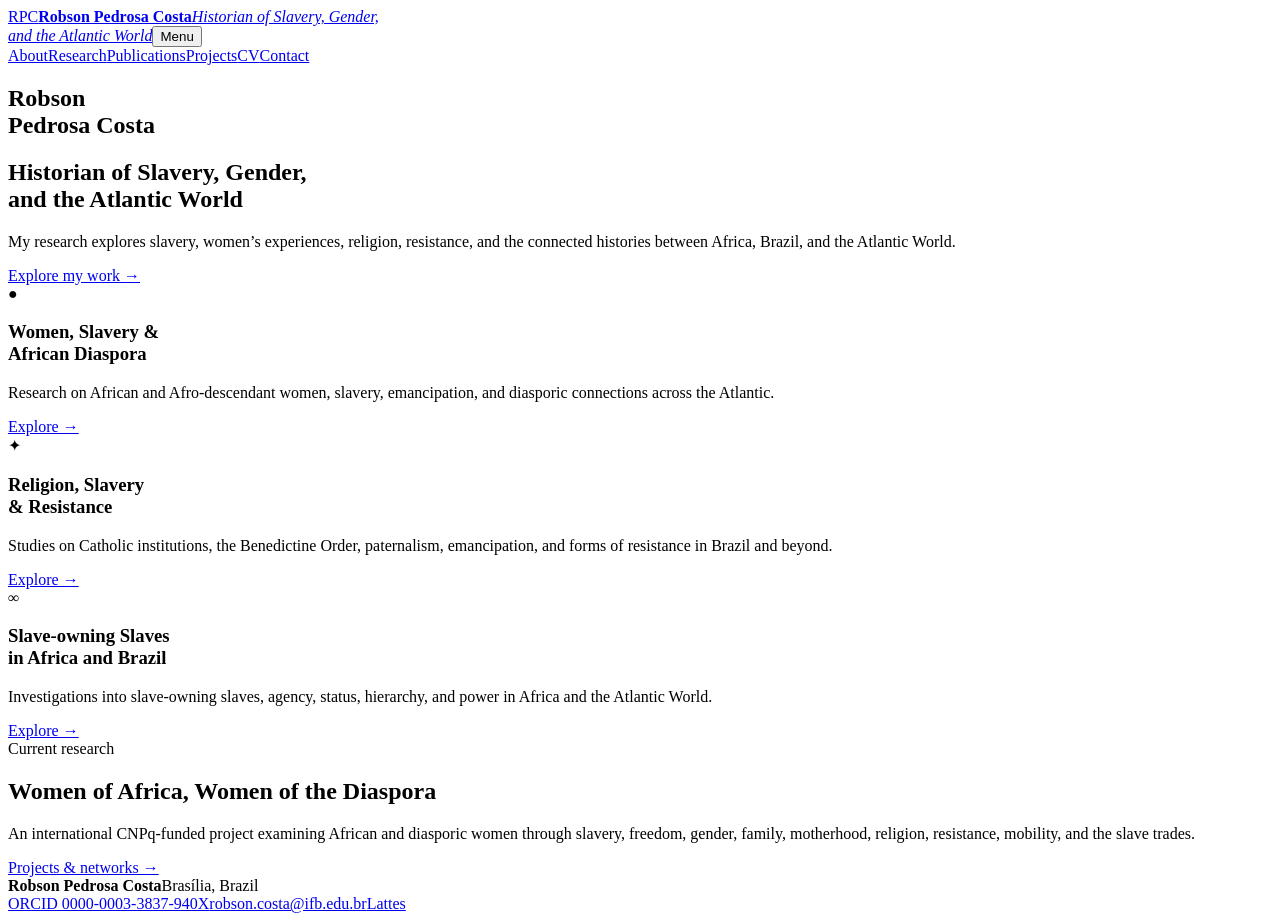
==== index.html @ 093509b5 "Add files via upload Update website to final design" ====
<!doctype html><html lang="en"><head><meta charset="utf-8"><meta name="viewport" content="width=device-width,initial-scale=1"><title>Robson Pedrosa Costa | Historian</title><meta name="description" content="Robson Pedrosa Costa is a historian of slavery, gender, Africa, the African diaspora, and the Atlantic World."><meta name="author" content="Robson Pedrosa Costa"><link rel="stylesheet" href="assets/styles.css"><script type="application/ld+json">{"@context":"https://schema.org","@type":"Person","name":"Robson Pedrosa Costa","jobTitle":"Professor","affiliation":[{"@type":"Organization","name":"Instituto Federal de Brasília"},{"@type":"Organization","name":"Centre for History, University of Lisbon"},{"@type":"Organization","name":"Graduate Program in History, Federal University of Pernambuco"}],"knowsAbout":["Slavery","Gender history","African diaspora","Atlantic history","Women and slavery","Religion and slavery","Slave-owning slaves"],"email":"mailto:robson.costa@ifb.edu.br","sameAs":["https://orcid.org/0000-0003-3837-940X","http://lattes.cnpq.br/6375934645076409"]}</script></head><body>
<header class="top"><a class="identity" href="index.html"><span class="monogram">RPC</span><span class="idtext"><strong>Robson Pedrosa Costa</strong><em>Historian of Slavery, Gender,<br>and the Atlantic World</em></span></a><button class="menu-btn" aria-label="Open navigation">Menu</button><nav><a href="about.html">About</a><a href="research.html">Research</a><a href="publications.html">Publications</a><a href="projects.html">Projects</a><a href="cv.html">CV</a><a href="contact.html">Contact</a></nav></header>
<main><section class="hero"><div class="hero-copy"><h1>Robson<br>Pedrosa Costa</h1><div class="gold-line"></div><h2>Historian of Slavery, Gender,<br>and the Atlantic World</h2><p>My research explores slavery, women’s experiences, religion, resistance, and the connected histories between Africa, Brazil, and the Atlantic World.</p><a class="outline-btn" href="research.html">Explore my work <span>→</span></a></div><div class="map-panel" aria-hidden="true"></div><div class="photo-panel" role="img" aria-label="Robson Pedrosa Costa in Cologne, Germany"></div></section>
<section class="focus"><article><div class="icon">●</div><div><h3>Women, Slavery &<br>African Diaspora</h3><p>Research on African and Afro-descendant women, slavery, emancipation, and diasporic connections across the Atlantic.</p><a href="research.html#women">Explore →</a></div></article><article><div class="icon">✦</div><div><h3>Religion, Slavery<br>& Resistance</h3><p>Studies on Catholic institutions, the Benedictine Order, paternalism, emancipation, and forms of resistance in Brazil and beyond.</p><a href="research.html#religion">Explore →</a></div></article><article><div class="icon">∞</div><div><h3>Slave-owning Slaves<br>in Africa and Brazil</h3><p>Investigations into slave-owning slaves, agency, status, hierarchy, and power in Africa and the Atlantic World.</p><a href="research.html#slave-owning">Explore →</a></div></article></section>
<section class="current"><div><span>Current research</span><h2>Women of Africa, Women of the Diaspora</h2><p>An international CNPq-funded project examining African and diasporic women through slavery, freedom, gender, family, motherhood, religion, resistance, mobility, and the slave trades.</p></div><a href="projects.html">Projects & networks →</a></section></main>
<footer><div><strong>Robson Pedrosa Costa</strong><span>Brasília, Brazil</span></div><div><a href="https://orcid.org/0000-0003-3837-940X">ORCID 0000-0003-3837-940X</a><a href="mailto:robson.costa@ifb.edu.br">robson.costa@ifb.edu.br</a><a href="http://lattes.cnpq.br/6375934645076409">Lattes</a></div></footer><script src="assets/main.js"></script></body></html>
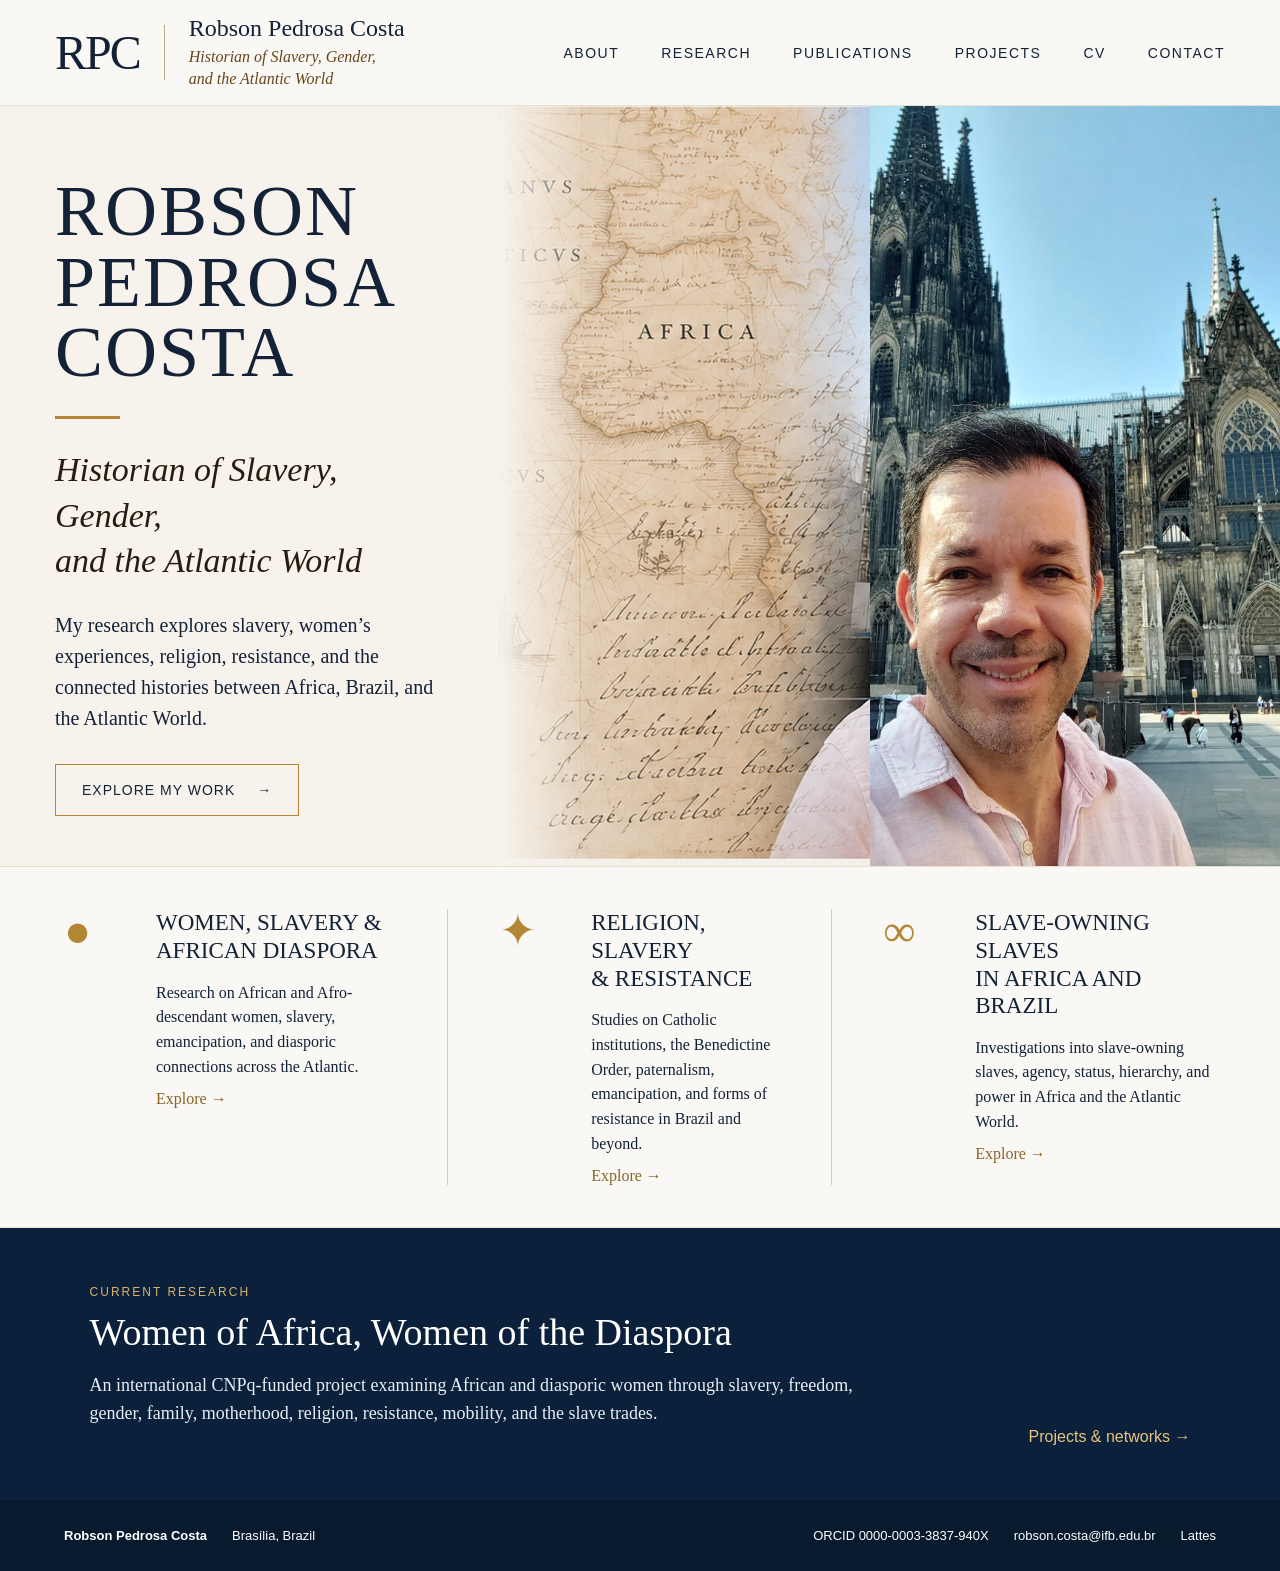
==== commit fe962d69: "Add files via upload Fix website design and styles" ====
--- a/index.html
+++ b/index.html
@@ -1,6 +1,6 @@
-<!doctype html><html lang="en"><head><meta charset="utf-8"><meta name="viewport" content="width=device-width,initial-scale=1"><title>Robson Pedrosa Costa | Historian</title><meta name="description" content="Robson Pedrosa Costa is a historian of slavery, gender, Africa, the African diaspora, and the Atlantic World."><meta name="author" content="Robson Pedrosa Costa"><link rel="stylesheet" href="assets/styles.css"><script type="application/ld+json">{"@context":"https://schema.org","@type":"Person","name":"Robson Pedrosa Costa","jobTitle":"Professor","affiliation":[{"@type":"Organization","name":"Instituto Federal de Brasília"},{"@type":"Organization","name":"Centre for History, University of Lisbon"},{"@type":"Organization","name":"Graduate Program in History, Federal University of Pernambuco"}],"knowsAbout":["Slavery","Gender history","African diaspora","Atlantic history","Women and slavery","Religion and slavery","Slave-owning slaves"],"email":"mailto:robson.costa@ifb.edu.br","sameAs":["https://orcid.org/0000-0003-3837-940X","http://lattes.cnpq.br/6375934645076409"]}</script></head><body>
+<!doctype html><html lang="en"><head><meta charset="utf-8"><meta name="viewport" content="width=device-width,initial-scale=1"><title>Robson Pedrosa Costa | Historian</title><meta name="description" content="Robson Pedrosa Costa is a historian of slavery, gender, Africa, the African diaspora, and the Atlantic World."><meta name="author" content="Robson Pedrosa Costa"><link rel="stylesheet" href="styles.css"><script type="application/ld+json">{"@context":"https://schema.org","@type":"Person","name":"Robson Pedrosa Costa","jobTitle":"Professor","affiliation":[{"@type":"Organization","name":"Instituto Federal de Brasília"},{"@type":"Organization","name":"Centre for History, University of Lisbon"},{"@type":"Organization","name":"Graduate Program in History, Federal University of Pernambuco"}],"knowsAbout":["Slavery","Gender history","African diaspora","Atlantic history","Women and slavery","Religion and slavery","Slave-owning slaves"],"email":"mailto:robson.costa@ifb.edu.br","sameAs":["https://orcid.org/0000-0003-3837-940X","http://lattes.cnpq.br/6375934645076409"]}</script></head><body>
 <header class="top"><a class="identity" href="index.html"><span class="monogram">RPC</span><span class="idtext"><strong>Robson Pedrosa Costa</strong><em>Historian of Slavery, Gender,<br>and the Atlantic World</em></span></a><button class="menu-btn" aria-label="Open navigation">Menu</button><nav><a href="about.html">About</a><a href="research.html">Research</a><a href="publications.html">Publications</a><a href="projects.html">Projects</a><a href="cv.html">CV</a><a href="contact.html">Contact</a></nav></header>
 <main><section class="hero"><div class="hero-copy"><h1>Robson<br>Pedrosa Costa</h1><div class="gold-line"></div><h2>Historian of Slavery, Gender,<br>and the Atlantic World</h2><p>My research explores slavery, women’s experiences, religion, resistance, and the connected histories between Africa, Brazil, and the Atlantic World.</p><a class="outline-btn" href="research.html">Explore my work <span>→</span></a></div><div class="map-panel" aria-hidden="true"></div><div class="photo-panel" role="img" aria-label="Robson Pedrosa Costa in Cologne, Germany"></div></section>
 <section class="focus"><article><div class="icon">●</div><div><h3>Women, Slavery &<br>African Diaspora</h3><p>Research on African and Afro-descendant women, slavery, emancipation, and diasporic connections across the Atlantic.</p><a href="research.html#women">Explore →</a></div></article><article><div class="icon">✦</div><div><h3>Religion, Slavery<br>& Resistance</h3><p>Studies on Catholic institutions, the Benedictine Order, paternalism, emancipation, and forms of resistance in Brazil and beyond.</p><a href="research.html#religion">Explore →</a></div></article><article><div class="icon">∞</div><div><h3>Slave-owning Slaves<br>in Africa and Brazil</h3><p>Investigations into slave-owning slaves, agency, status, hierarchy, and power in Africa and the Atlantic World.</p><a href="research.html#slave-owning">Explore →</a></div></article></section>
 <section class="current"><div><span>Current research</span><h2>Women of Africa, Women of the Diaspora</h2><p>An international CNPq-funded project examining African and diasporic women through slavery, freedom, gender, family, motherhood, religion, resistance, mobility, and the slave trades.</p></div><a href="projects.html">Projects & networks →</a></section></main>
-<footer><div><strong>Robson Pedrosa Costa</strong><span>Brasília, Brazil</span></div><div><a href="https://orcid.org/0000-0003-3837-940X">ORCID 0000-0003-3837-940X</a><a href="mailto:robson.costa@ifb.edu.br">robson.costa@ifb.edu.br</a><a href="http://lattes.cnpq.br/6375934645076409">Lattes</a></div></footer><script src="assets/main.js"></script></body></html>
+<footer><div><strong>Robson Pedrosa Costa</strong><span>Brasília, Brazil</span></div><div><a href="https://orcid.org/0000-0003-3837-940X">ORCID 0000-0003-3837-940X</a><a href="mailto:robson.costa@ifb.edu.br">robson.costa@ifb.edu.br</a><a href="http://lattes.cnpq.br/6375934645076409">Lattes</a></div></footer><script src="main.js"></script></body></html>
--- a/styles.css
+++ b/styles.css
@@ -0,0 +1,3 @@
+:root{--navy:#0b213b;--gold:#b38636;--cream:#f7f3ec;--ink:#132237;--line:#dfd5c5;--white:#fff}*{box-sizing:border-box}html{scroll-behavior:smooth}body{margin:0;background:#faf8f4;color:var(--ink);font-family:Georgia,'Times New Roman',serif}a{color:inherit}.top{height:106px;padding:0 4.3vw;display:flex;align-items:center;justify-content:space-between;background:#faf8f4;border-bottom:1px solid #e7e0d5;position:relative;z-index:5}.identity{display:flex;align-items:center;text-decoration:none}.monogram{font-size:48px;letter-spacing:-2px;padding-right:24px;border-right:1px solid #bda98b}.idtext{padding-left:24px}.idtext strong{display:block;font-size:24px;font-weight:400}.idtext em{display:block;margin-top:4px;color:#68451c;font-size:16px;line-height:1.35}.top nav{display:flex;gap:42px}.top nav a{text-decoration:none;text-transform:uppercase;font-family:Arial,sans-serif;font-size:14px;letter-spacing:1.5px}.top nav a:hover{color:var(--gold)}.menu-btn{display:none}.hero{min-height:665px;display:grid;grid-template-columns:39% 29% 32%;overflow:hidden;background:var(--cream)}.hero-copy{padding:70px 4.3vw 50px;position:relative;z-index:2}.hero-copy h1{font-size:72px;line-height:.98;text-transform:uppercase;font-weight:400;letter-spacing:2px;margin:0}.gold-line{width:65px;height:3px;background:var(--gold);margin:28px 0}.hero-copy h2{font-size:34px;line-height:1.35;font-style:italic;font-weight:400;color:#2a1b10;margin:0 0 26px}.hero-copy p{font-size:20px;line-height:1.55;max-width:560px;margin:0 0 30px}.outline-btn{display:inline-flex;gap:22px;align-items:center;border:1px solid var(--gold);padding:17px 26px;text-decoration:none;text-transform:uppercase;font-family:Arial,sans-serif;letter-spacing:1px;font-size:14px}.map-panel{background-image:linear-gradient(to right,var(--cream) 0%,rgba(247,243,236,.18) 24%,rgba(247,243,236,0) 100%),url('atlantic-map.jpg');background-size:cover;background-position:center}.photo-panel{background-image:url('robson-photo.jpg');background-size:cover;background-position:center 46%}.focus{display:grid;grid-template-columns:repeat(3,1fr);gap:0;padding:42px 5vw;background:#faf8f4;border-top:1px solid #e8dfd1;border-bottom:1px solid #e8dfd1}.focus article{display:grid;grid-template-columns:70px 1fr;gap:22px;padding:0 4vw;border-right:1px solid #d9cbb8}.focus article:first-child{padding-left:0}.focus article:last-child{border-right:0;padding-right:0}.icon{font-size:45px;color:var(--gold);line-height:1}.focus h3{text-transform:uppercase;font-weight:400;font-size:23px;line-height:1.2;margin:0 0 16px}.focus p{font-size:16px;line-height:1.55;margin:0 0 10px}.focus a{color:#8b6427;text-decoration:none}.current{background:var(--navy);color:white;padding:54px 7vw;display:flex;align-items:end;justify-content:space-between;gap:40px}.current>div{max-width:820px}.current span{text-transform:uppercase;letter-spacing:2px;font-family:Arial,sans-serif;font-size:12px;color:#d8b26b}.current h2{font-size:38px;font-weight:400;margin:10px 0}.current p{font-size:18px;line-height:1.55;color:#e8edf3}.current>a{white-space:nowrap;color:#e8c47c;text-decoration:none;font-family:Arial,sans-serif}footer{background:#081a2e;color:#fff;padding:28px 5vw;display:flex;justify-content:space-between;gap:30px;font-family:Arial,sans-serif;font-size:13px}footer div{display:flex;gap:25px;align-items:center}footer a{color:#fff;text-decoration:none}
+/* Secondary pages from the previous site */.site-header{background:#faf8f4;border-bottom:1px solid #e7e0d5}.wrap{width:min(1120px,90%);margin:auto}.nav{min-height:86px;display:flex;align-items:center;justify-content:space-between}.brand{display:flex;gap:12px;align-items:center;text-decoration:none;font-size:22px}.nav-links{display:flex;gap:24px}.nav-links a{text-decoration:none;font-family:Arial,sans-serif;font-size:13px;text-transform:uppercase;letter-spacing:1px}.page-hero,.section{padding:65px 0}.page-hero{background:#f2ece2}.page-hero h1,.section h2{font-weight:400;font-size:48px;margin:0 0 18px}.eyebrow,.kicker{text-transform:uppercase;letter-spacing:1.5px;color:#9a6d28;font-family:Arial,sans-serif;font-size:12px}.lede,.section-intro{font-size:20px;line-height:1.6}.grid-2,.grid-3{display:grid;gap:24px}.grid-2{grid-template-columns:repeat(2,1fr)}.grid-3{grid-template-columns:repeat(3,1fr)}.card,.atlantic-card{background:white;border:1px solid #e3dacd;padding:28px}.card h3{font-size:25px;font-weight:400}.card p,.prose p,.prose li{font-size:17px;line-height:1.65}.btn{display:inline-block;padding:13px 18px;border:1px solid var(--gold);text-decoration:none;margin:4px}.primary{background:var(--navy);color:white;border-color:var(--navy)}.secondary{background:white}.alt{background:#f3eee6}.small{font-size:12px}.footer-grid{display:flex;justify-content:space-between}.footer-links{display:flex;gap:15px}.skip{position:absolute;left:-9999px}.profile-photo{max-width:100%;height:auto}.mini-list div{margin:12px 0}.profile-links{display:flex;flex-direction:column}.callout{background:var(--navy);color:#fff;padding:38px}.awards{display:grid;gap:12px}.award{padding:18px 0;border-bottom:1px solid #ddd}.award strong,.award span{display:block}.feature{min-height:180px}
+@media(max-width:900px){.top{height:auto;padding:20px 5vw;align-items:flex-start}.idtext em{display:none}.monogram{font-size:36px}.top nav{display:none;position:absolute;top:82px;left:0;right:0;background:#faf8f4;padding:24px 5vw;flex-direction:column;gap:20px;border-top:1px solid #ddd}.top nav.open{display:flex}.menu-btn{display:block;background:none;border:1px solid #b38636;padding:9px 12px}.hero{grid-template-columns:1fr;min-height:auto}.hero-copy{padding:50px 7vw}.hero-copy h1{font-size:54px}.hero-copy h2{font-size:28px}.map-panel{height:260px}.photo-panel{height:540px;background-position:center 42%}.focus{grid-template-columns:1fr;padding:20px 7vw}.focus article{border-right:0;border-bottom:1px solid #d9cbb8;padding:28px 0}.focus article:last-child{border-bottom:0}.current{align-items:flex-start;flex-direction:column}.grid-2,.grid-3{grid-template-columns:1fr}.nav-links{display:none}.footer-grid,footer,footer div{flex-direction:column;align-items:flex-start}.page-hero h1,.section h2{font-size:38px}}
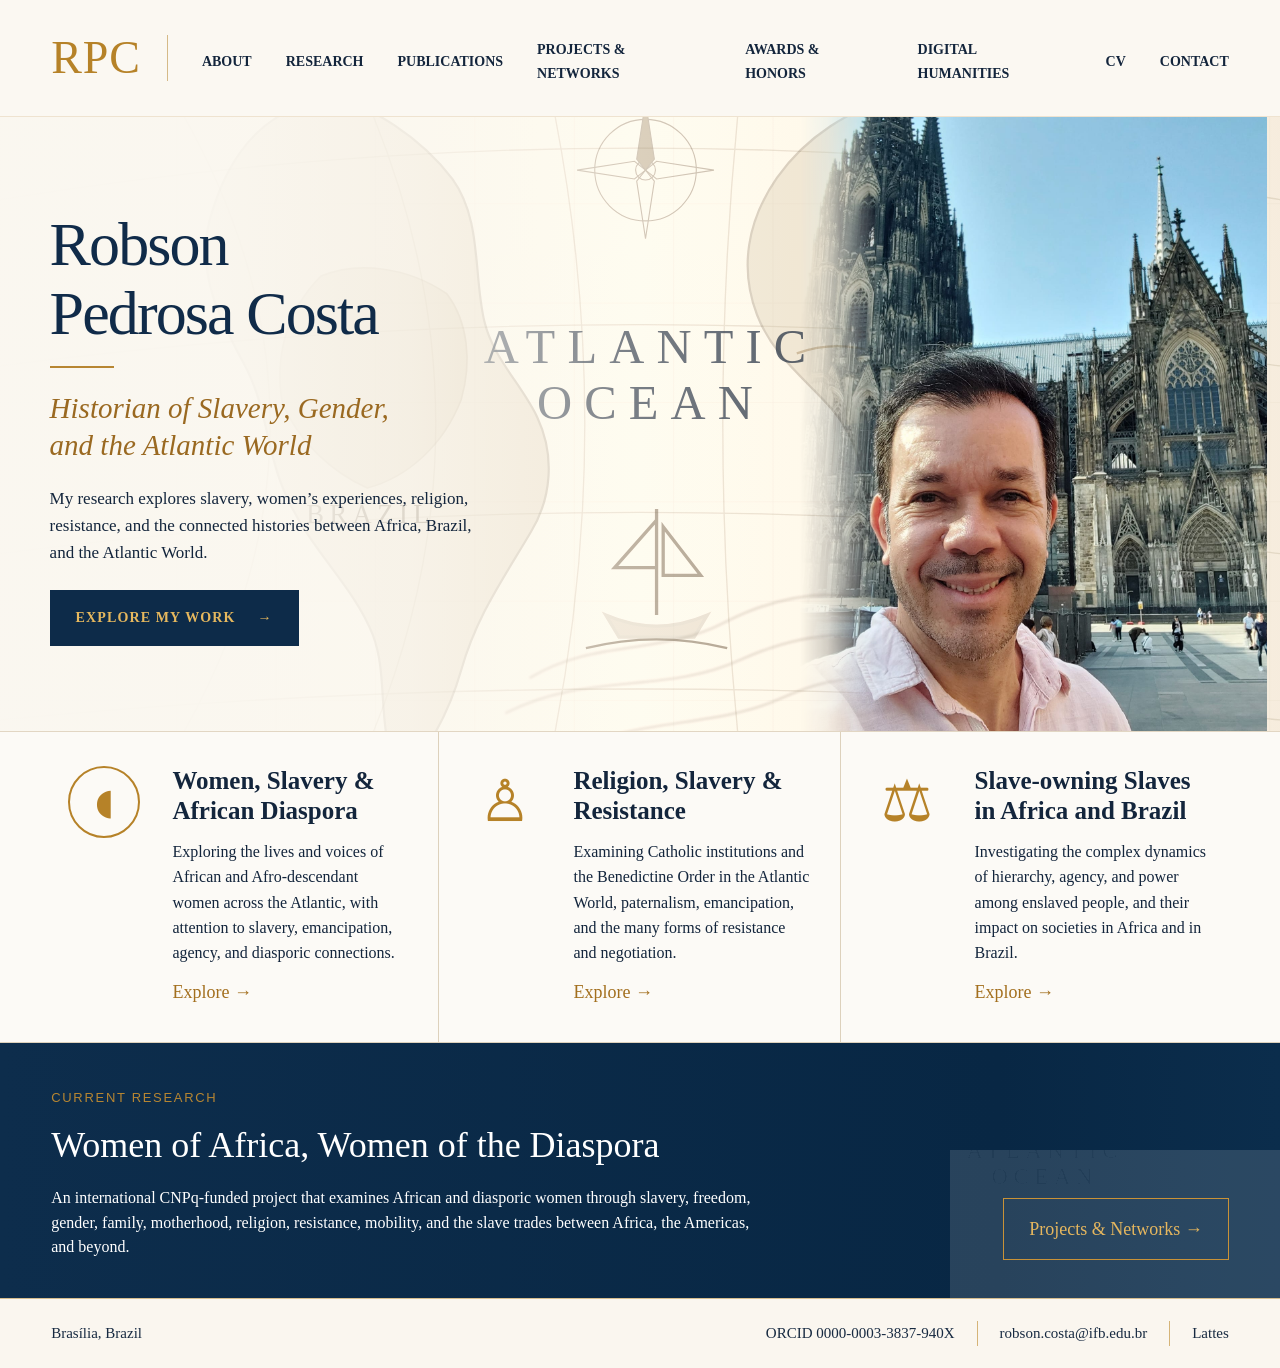
==== commit f39cdf64: "Add files via upload Update website to approved design v5" ====
--- a/index.html
+++ b/index.html
@@ -1,6 +1,73 @@
-<!doctype html><html lang="en"><head><meta charset="utf-8"><meta name="viewport" content="width=device-width,initial-scale=1"><title>Robson Pedrosa Costa | Historian</title><meta name="description" content="Robson Pedrosa Costa is a historian of slavery, gender, Africa, the African diaspora, and the Atlantic World."><meta name="author" content="Robson Pedrosa Costa"><link rel="stylesheet" href="styles.css"><script type="application/ld+json">{"@context":"https://schema.org","@type":"Person","name":"Robson Pedrosa Costa","jobTitle":"Professor","affiliation":[{"@type":"Organization","name":"Instituto Federal de Brasília"},{"@type":"Organization","name":"Centre for History, University of Lisbon"},{"@type":"Organization","name":"Graduate Program in History, Federal University of Pernambuco"}],"knowsAbout":["Slavery","Gender history","African diaspora","Atlantic history","Women and slavery","Religion and slavery","Slave-owning slaves"],"email":"mailto:robson.costa@ifb.edu.br","sameAs":["https://orcid.org/0000-0003-3837-940X","http://lattes.cnpq.br/6375934645076409"]}</script></head><body>
-<header class="top"><a class="identity" href="index.html"><span class="monogram">RPC</span><span class="idtext"><strong>Robson Pedrosa Costa</strong><em>Historian of Slavery, Gender,<br>and the Atlantic World</em></span></a><button class="menu-btn" aria-label="Open navigation">Menu</button><nav><a href="about.html">About</a><a href="research.html">Research</a><a href="publications.html">Publications</a><a href="projects.html">Projects</a><a href="cv.html">CV</a><a href="contact.html">Contact</a></nav></header>
-<main><section class="hero"><div class="hero-copy"><h1>Robson<br>Pedrosa Costa</h1><div class="gold-line"></div><h2>Historian of Slavery, Gender,<br>and the Atlantic World</h2><p>My research explores slavery, women’s experiences, religion, resistance, and the connected histories between Africa, Brazil, and the Atlantic World.</p><a class="outline-btn" href="research.html">Explore my work <span>→</span></a></div><div class="map-panel" aria-hidden="true"></div><div class="photo-panel" role="img" aria-label="Robson Pedrosa Costa in Cologne, Germany"></div></section>
-<section class="focus"><article><div class="icon">●</div><div><h3>Women, Slavery &<br>African Diaspora</h3><p>Research on African and Afro-descendant women, slavery, emancipation, and diasporic connections across the Atlantic.</p><a href="research.html#women">Explore →</a></div></article><article><div class="icon">✦</div><div><h3>Religion, Slavery<br>& Resistance</h3><p>Studies on Catholic institutions, the Benedictine Order, paternalism, emancipation, and forms of resistance in Brazil and beyond.</p><a href="research.html#religion">Explore →</a></div></article><article><div class="icon">∞</div><div><h3>Slave-owning Slaves<br>in Africa and Brazil</h3><p>Investigations into slave-owning slaves, agency, status, hierarchy, and power in Africa and the Atlantic World.</p><a href="research.html#slave-owning">Explore →</a></div></article></section>
-<section class="current"><div><span>Current research</span><h2>Women of Africa, Women of the Diaspora</h2><p>An international CNPq-funded project examining African and diasporic women through slavery, freedom, gender, family, motherhood, religion, resistance, mobility, and the slave trades.</p></div><a href="projects.html">Projects & networks →</a></section></main>
-<footer><div><strong>Robson Pedrosa Costa</strong><span>Brasília, Brazil</span></div><div><a href="https://orcid.org/0000-0003-3837-940X">ORCID 0000-0003-3837-940X</a><a href="mailto:robson.costa@ifb.edu.br">robson.costa@ifb.edu.br</a><a href="http://lattes.cnpq.br/6375934645076409">Lattes</a></div></footer><script src="main.js"></script></body></html>
+<!doctype html>
+<html lang="en">
+<head>
+<meta charset="utf-8">
+<meta name="viewport" content="width=device-width,initial-scale=1">
+<title>Robson Pedrosa Costa | Historian of Slavery, Gender, and the Atlantic World</title>
+<meta name="description" content="Academic website of historian Robson Pedrosa Costa. Research on slavery, gender, women, religion, resistance, Africa, Brazil, and the Atlantic World.">
+<link rel="stylesheet" href="styles.css">
+</head>
+<body>
+<header class="site-header"><div class="container header-inner"><a class="brand brand-rpc-only" href="index.html" aria-label="Robson Pedrosa Costa — Home"><span class="monogram">RPC</span></a><button class="menu-btn" aria-label="Menu">Menu</button><nav class="nav"><a href="about.html">About</a><a href="research.html">Research</a><a href="publications.html">Publications</a><a href="projects.html">Projects &amp; Networks</a><a href="awards.html">Awards &amp; Honors</a><a href="digital-humanities.html">Digital Humanities</a><a href="cv.html">CV</a><a href="contact.html">Contact</a></nav></div></header>
+<main>
+<section class="hero approved-hero">
+  <div class="approved-hero-map" aria-hidden="true"></div>
+  <div class="approved-hero-wash" aria-hidden="true"></div>
+  <div class="approved-hero-inner">
+    <div class="hero-copy approved-copy">
+      <h1><span>Robson</span><span>Pedrosa Costa</span></h1>
+      <div class="rule"></div>
+      <h2>Historian of Slavery, Gender,<br>and the Atlantic World</h2>
+      <p>My research explores slavery, women’s experiences, religion, resistance, and the connected histories between Africa, Brazil, and the Atlantic World.</p>
+      <a class="btn btn-navy" href="research.html">Explore my work <span>→</span></a>
+    </div>
+    <div class="approved-portrait-wrap">
+      <img class="approved-portrait" src="robson-photo.jpg" alt="Robson Pedrosa Costa">
+    </div>
+  </div>
+</section>
+
+<section class="focus-strip approved-focus">
+  <div class="container focus-grid">
+    <article class="focus-card">
+      <div class="research-symbol symbol-women" aria-hidden="true">◖</div>
+      <div>
+        <h3>Women, Slavery &amp;<br>African Diaspora</h3>
+        <p>Exploring the lives and voices of African and Afro-descendant women across the Atlantic, with attention to slavery, emancipation, agency, and diasporic connections.</p>
+        <a class="gold-link" href="research.html">Explore →</a>
+      </div>
+    </article>
+    <article class="focus-card">
+      <div class="research-symbol symbol-church" aria-hidden="true">♙</div>
+      <div>
+        <h3>Religion, Slavery &amp;<br>Resistance</h3>
+        <p>Examining Catholic institutions and the Benedictine Order in the Atlantic World, paternalism, emancipation, and the many forms of resistance and negotiation.</p>
+        <a class="gold-link" href="research.html">Explore →</a>
+      </div>
+    </article>
+    <article class="focus-card">
+      <div class="research-symbol symbol-balance" aria-hidden="true">⚖</div>
+      <div>
+        <h3>Slave-owning Slaves<br>in Africa and Brazil</h3>
+        <p>Investigating the complex dynamics of hierarchy, agency, and power among enslaved people, and their impact on societies in Africa and in Brazil.</p>
+        <a class="gold-link" href="research.html">Explore →</a>
+      </div>
+    </article>
+  </div>
+</section>
+
+<section class="feature-band approved-feature">
+  <div class="container feature-row">
+    <div>
+      <div class="eyebrow">Current research</div>
+      <h2>Women of Africa, Women of the Diaspora</h2>
+      <p>An international CNPq-funded project that examines African and diasporic women through slavery, freedom, gender, family, motherhood, religion, resistance, mobility, and the slave trades between Africa, the Americas, and beyond.</p>
+    </div>
+    <a class="btn btn-outline-gold" href="projects.html">Projects &amp; Networks →</a>
+  </div>
+</section>
+</main>
+<footer class="site-footer"><div class="container footer-inner"><div>Brasília, Brazil</div><div class="footer-links"><a href="https://orcid.org/0000-0003-3837-940X" target="_blank" rel="noopener">ORCID 0000-0003-3837-940X</a><a href="mailto:robson.costa@ifb.edu.br">robson.costa@ifb.edu.br</a><a href="http://lattes.cnpq.br/6375934645076409" target="_blank" rel="noopener">Lattes</a></div></div></footer>
+<script src="main.js"></script>
+</body>
+</html>
--- a/styles.css
+++ b/styles.css
@@ -1,3 +1,305 @@
-:root{--navy:#0b213b;--gold:#b38636;--cream:#f7f3ec;--ink:#132237;--line:#dfd5c5;--white:#fff}*{box-sizing:border-box}html{scroll-behavior:smooth}body{margin:0;background:#faf8f4;color:var(--ink);font-family:Georgia,'Times New Roman',serif}a{color:inherit}.top{height:106px;padding:0 4.3vw;display:flex;align-items:center;justify-content:space-between;background:#faf8f4;border-bottom:1px solid #e7e0d5;position:relative;z-index:5}.identity{display:flex;align-items:center;text-decoration:none}.monogram{font-size:48px;letter-spacing:-2px;padding-right:24px;border-right:1px solid #bda98b}.idtext{padding-left:24px}.idtext strong{display:block;font-size:24px;font-weight:400}.idtext em{display:block;margin-top:4px;color:#68451c;font-size:16px;line-height:1.35}.top nav{display:flex;gap:42px}.top nav a{text-decoration:none;text-transform:uppercase;font-family:Arial,sans-serif;font-size:14px;letter-spacing:1.5px}.top nav a:hover{color:var(--gold)}.menu-btn{display:none}.hero{min-height:665px;display:grid;grid-template-columns:39% 29% 32%;overflow:hidden;background:var(--cream)}.hero-copy{padding:70px 4.3vw 50px;position:relative;z-index:2}.hero-copy h1{font-size:72px;line-height:.98;text-transform:uppercase;font-weight:400;letter-spacing:2px;margin:0}.gold-line{width:65px;height:3px;background:var(--gold);margin:28px 0}.hero-copy h2{font-size:34px;line-height:1.35;font-style:italic;font-weight:400;color:#2a1b10;margin:0 0 26px}.hero-copy p{font-size:20px;line-height:1.55;max-width:560px;margin:0 0 30px}.outline-btn{display:inline-flex;gap:22px;align-items:center;border:1px solid var(--gold);padding:17px 26px;text-decoration:none;text-transform:uppercase;font-family:Arial,sans-serif;letter-spacing:1px;font-size:14px}.map-panel{background-image:linear-gradient(to right,var(--cream) 0%,rgba(247,243,236,.18) 24%,rgba(247,243,236,0) 100%),url('atlantic-map.jpg');background-size:cover;background-position:center}.photo-panel{background-image:url('robson-photo.jpg');background-size:cover;background-position:center 46%}.focus{display:grid;grid-template-columns:repeat(3,1fr);gap:0;padding:42px 5vw;background:#faf8f4;border-top:1px solid #e8dfd1;border-bottom:1px solid #e8dfd1}.focus article{display:grid;grid-template-columns:70px 1fr;gap:22px;padding:0 4vw;border-right:1px solid #d9cbb8}.focus article:first-child{padding-left:0}.focus article:last-child{border-right:0;padding-right:0}.icon{font-size:45px;color:var(--gold);line-height:1}.focus h3{text-transform:uppercase;font-weight:400;font-size:23px;line-height:1.2;margin:0 0 16px}.focus p{font-size:16px;line-height:1.55;margin:0 0 10px}.focus a{color:#8b6427;text-decoration:none}.current{background:var(--navy);color:white;padding:54px 7vw;display:flex;align-items:end;justify-content:space-between;gap:40px}.current>div{max-width:820px}.current span{text-transform:uppercase;letter-spacing:2px;font-family:Arial,sans-serif;font-size:12px;color:#d8b26b}.current h2{font-size:38px;font-weight:400;margin:10px 0}.current p{font-size:18px;line-height:1.55;color:#e8edf3}.current>a{white-space:nowrap;color:#e8c47c;text-decoration:none;font-family:Arial,sans-serif}footer{background:#081a2e;color:#fff;padding:28px 5vw;display:flex;justify-content:space-between;gap:30px;font-family:Arial,sans-serif;font-size:13px}footer div{display:flex;gap:25px;align-items:center}footer a{color:#fff;text-decoration:none}
-/* Secondary pages from the previous site */.site-header{background:#faf8f4;border-bottom:1px solid #e7e0d5}.wrap{width:min(1120px,90%);margin:auto}.nav{min-height:86px;display:flex;align-items:center;justify-content:space-between}.brand{display:flex;gap:12px;align-items:center;text-decoration:none;font-size:22px}.nav-links{display:flex;gap:24px}.nav-links a{text-decoration:none;font-family:Arial,sans-serif;font-size:13px;text-transform:uppercase;letter-spacing:1px}.page-hero,.section{padding:65px 0}.page-hero{background:#f2ece2}.page-hero h1,.section h2{font-weight:400;font-size:48px;margin:0 0 18px}.eyebrow,.kicker{text-transform:uppercase;letter-spacing:1.5px;color:#9a6d28;font-family:Arial,sans-serif;font-size:12px}.lede,.section-intro{font-size:20px;line-height:1.6}.grid-2,.grid-3{display:grid;gap:24px}.grid-2{grid-template-columns:repeat(2,1fr)}.grid-3{grid-template-columns:repeat(3,1fr)}.card,.atlantic-card{background:white;border:1px solid #e3dacd;padding:28px}.card h3{font-size:25px;font-weight:400}.card p,.prose p,.prose li{font-size:17px;line-height:1.65}.btn{display:inline-block;padding:13px 18px;border:1px solid var(--gold);text-decoration:none;margin:4px}.primary{background:var(--navy);color:white;border-color:var(--navy)}.secondary{background:white}.alt{background:#f3eee6}.small{font-size:12px}.footer-grid{display:flex;justify-content:space-between}.footer-links{display:flex;gap:15px}.skip{position:absolute;left:-9999px}.profile-photo{max-width:100%;height:auto}.mini-list div{margin:12px 0}.profile-links{display:flex;flex-direction:column}.callout{background:var(--navy);color:#fff;padding:38px}.awards{display:grid;gap:12px}.award{padding:18px 0;border-bottom:1px solid #ddd}.award strong,.award span{display:block}.feature{min-height:180px}
-@media(max-width:900px){.top{height:auto;padding:20px 5vw;align-items:flex-start}.idtext em{display:none}.monogram{font-size:36px}.top nav{display:none;position:absolute;top:82px;left:0;right:0;background:#faf8f4;padding:24px 5vw;flex-direction:column;gap:20px;border-top:1px solid #ddd}.top nav.open{display:flex}.menu-btn{display:block;background:none;border:1px solid #b38636;padding:9px 12px}.hero{grid-template-columns:1fr;min-height:auto}.hero-copy{padding:50px 7vw}.hero-copy h1{font-size:54px}.hero-copy h2{font-size:28px}.map-panel{height:260px}.photo-panel{height:540px;background-position:center 42%}.focus{grid-template-columns:1fr;padding:20px 7vw}.focus article{border-right:0;border-bottom:1px solid #d9cbb8;padding:28px 0}.focus article:last-child{border-bottom:0}.current{align-items:flex-start;flex-direction:column}.grid-2,.grid-3{grid-template-columns:1fr}.nav-links{display:none}.footer-grid,footer,footer div{flex-direction:column;align-items:flex-start}.page-hero h1,.section h2{font-size:38px}}
+:root{
+  --navy:#102b49; --navy-deep:#0a2037; --cream:#f8f5ee; --paper:#fcfaf6;
+  --gold:#b78632; --gold-soft:#d8c39a; --ink:#13253c; --muted:#6f6a62; --line:#ddd1bc;
+  --serif: Georgia, 'Times New Roman', serif; --sans: Arial, Helvetica, sans-serif;
+}
+*{box-sizing:border-box}html{scroll-behavior:smooth}body{margin:0;background:var(--paper);color:var(--ink);font-family:var(--serif);font-size:18px;line-height:1.68}a{color:inherit;text-decoration:none}img{max-width:100%;display:block}
+.container{width:min(1180px,92vw);margin:0 auto}.narrow{width:min(880px,88vw);margin:0 auto}
+.site-header{position:sticky;top:0;z-index:50;background:rgba(252,250,246,.96);backdrop-filter:blur(8px);border-bottom:1px solid rgba(183,134,50,.22)}
+.header-inner{min-height:92px;display:flex;align-items:center;justify-content:space-between;gap:28px}.brand{display:flex;align-items:center;gap:18px;min-width:360px}.monogram{font-size:38px;letter-spacing:.02em;border-right:1px solid var(--gold-soft);padding-right:18px;line-height:1}.brand-name{font-size:22px;line-height:1.15}.brand-tag{display:block;color:#785522;font-style:italic;font-size:15px;margin-top:5px;line-height:1.35}
+.nav{display:flex;gap:26px;align-items:center;font-family:var(--sans);font-size:13px;letter-spacing:.08em;text-transform:uppercase}.nav a{padding:34px 0 30px;position:relative}.nav a:after{content:"";position:absolute;left:0;right:100%;bottom:20px;height:1px;background:var(--gold);transition:.25s}.nav a:hover:after,.nav a.active:after{right:0}.menu-btn{display:none;background:none;border:1px solid var(--line);padding:8px 12px}
+.hero{background:var(--cream);border-bottom:1px solid var(--line)}.hero-grid{display:grid;grid-template-columns:40% 60%;min-height:680px}.hero-copy{padding:82px 44px 70px max(5vw,40px);display:flex;flex-direction:column;justify-content:center}.hero-copy h1{font-size:76px;line-height:.98;letter-spacing:.01em;margin:0 0 28px;font-weight:500}.rule{width:72px;height:2px;background:var(--gold);margin:0 0 30px}.hero-copy h2{font-size:34px;line-height:1.35;font-style:italic;font-weight:400;color:#6e4b1d;margin:0 0 28px}.hero-copy p{font-size:20px;max-width:560px;margin:0 0 30px}.btn{display:inline-flex;align-items:center;gap:22px;border:1px solid var(--gold);padding:15px 25px;font-family:var(--sans);font-size:14px;letter-spacing:.08em;text-transform:uppercase;width:max-content}.btn:hover{background:#fffaf0}
+.hero-visual{position:relative;overflow:hidden;min-height:680px;background:#eee}.hero-map{position:absolute;inset:0;background:url('atlantic-hero.svg') center/cover no-repeat}.hero-photo{position:absolute;right:0;top:0;width:47%;height:100%;object-fit:cover;object-position:53% 45%}.hero-visual:after{content:"";position:absolute;inset:0;background:linear-gradient(90deg,rgba(248,245,238,.08) 0%,rgba(248,245,238,.02) 48%,rgba(248,245,238,0) 58%,rgba(16,43,73,.04) 100%);pointer-events:none}.hero-photo-mask{position:absolute;right:42%;top:0;width:18%;height:100%;background:linear-gradient(90deg,rgba(248,245,238,0),rgba(248,245,238,.85) 45%,rgba(248,245,238,0));filter:blur(14px);opacity:.42}
+.focus-strip{border-bottom:1px solid var(--line)}.focus-grid{display:grid;grid-template-columns:repeat(3,1fr);gap:0}.focus-card{padding:42px 40px 44px;min-height:280px;border-right:1px solid var(--line)}.focus-card:last-child{border-right:0}.focus-icon{width:50px;height:50px;border-radius:50%;background:#ead7aa;color:var(--navy);display:grid;place-items:center;font-size:24px;margin-bottom:18px}.focus-card h3{font-size:26px;line-height:1.18;margin:0 0 18px}.focus-card p{margin:0 0 14px}.gold-link{color:#a36f1e}.feature-band{background:var(--navy);color:white;padding:56px 0}.eyebrow{font-family:var(--sans);text-transform:uppercase;letter-spacing:.13em;color:var(--gold);font-size:13px}.feature-band h2{font-size:42px;font-weight:400;margin:8px 0 18px}.feature-row{display:flex;justify-content:space-between;gap:48px;align-items:end}.feature-row p{max-width:760px;margin:0}.feature-band .btn{color:white}.site-footer{background:var(--navy-deep);color:white;padding:28px 0;font-family:var(--sans);font-size:14px}.footer-inner{display:flex;justify-content:space-between;gap:25px;align-items:center}.footer-links{display:flex;gap:22px;flex-wrap:wrap}
+.page-hero{padding:66px 0 58px;background:#f3ede2;border-bottom:1px solid var(--line)}.page-hero h1{font-size:52px;font-weight:400;margin:6px 0 14px}.page-hero p{font-size:20px;margin:0;max-width:930px}.section{padding:62px 0}.section.alt{background:#f8f4eb}.section-title{font-size:34px;margin:0 0 28px}.subhead{font-size:26px;margin:36px 0 14px}.prose p{margin:0 0 22px}.two-col{display:grid;grid-template-columns:1.1fr .9fr;gap:64px}.timeline{display:grid;gap:16px}.timeline-item{display:grid;grid-template-columns:1fr auto;gap:18px;padding:0 0 18px 20px;border-left:2px solid #d9c29a;position:relative}.timeline-item:before{content:"";position:absolute;width:8px;height:8px;border-radius:50%;background:var(--gold);left:-5px;top:9px}.timeline-item strong{display:block;font-size:18px}.timeline-item span{display:block;color:var(--muted);font-size:16px}.timeline-item time{white-space:nowrap;color:#6f604b;font-size:15px}.award-box{background:#f0e8d9;padding:28px;border:1px solid #e3d7c1}.award-item{display:grid;grid-template-columns:72px 1fr;gap:18px;padding:12px 0;border-bottom:1px solid #dfd2bb}.award-item:last-child{border-bottom:0}.award-year{color:#9e7026;font-family:var(--sans);font-size:14px}.award-name{font-weight:bold}.research-grid{display:grid;grid-template-columns:repeat(4,1fr);border:1px solid var(--line);background:#fff}.research-card{padding:28px 24px 32px;border-right:1px solid var(--line)}.research-card:last-child{border-right:0}.research-card .focus-icon{margin-bottom:14px}.research-card h3{font-size:22px;line-height:1.2;margin:6px 0 14px}.research-card p{font-size:16px;line-height:1.62;margin:0}.research-card .eyebrow{font-size:11px}.quote{font-size:22px;font-style:italic;text-align:center;color:#6f5229;margin:42px auto 0}.pub-group{margin-bottom:48px}.pub-group h2{font-size:30px;margin:0 0 20px}.pub-item{padding:18px 0;border-bottom:1px solid #e6ddcf}.pub-item strong{display:block}.badge{display:inline-block;font-family:var(--sans);font-size:11px;letter-spacing:.06em;text-transform:uppercase;background:#eee0be;color:#6f4f18;padding:3px 7px;margin-left:8px}.project-card{padding:26px 0;border-bottom:1px solid var(--line)}.project-card h3{font-size:24px;margin:0 0 8px}.project-meta{font-family:var(--sans);font-size:13px;text-transform:uppercase;letter-spacing:.06em;color:#8a6a37}.dh-grid{display:grid;grid-template-columns:repeat(2,1fr);gap:24px}.dh-card{background:#fff;border:1px solid var(--line);padding:28px}.dh-card h3{font-size:25px;margin:0 0 12px}.contact-grid{display:grid;grid-template-columns:1fr 1fr;gap:40px}.contact-card{border:1px solid var(--line);padding:28px;background:#fff}.contact-card h2{margin-top:0}
+@media(max-width:1050px){.nav{gap:16px;font-size:11px}.brand{min-width:300px}.hero-grid{grid-template-columns:1fr}.hero-copy{padding:64px 7vw}.hero-visual{min-height:560px}.hero-photo{width:48%}.focus-grid{grid-template-columns:1fr}.focus-card{border-right:0;border-bottom:1px solid var(--line)}.research-grid{grid-template-columns:1fr 1fr}.research-card:nth-child(2){border-right:0}.research-card{border-bottom:1px solid var(--line)}}
+@media(max-width:760px){body{font-size:17px}.header-inner{min-height:74px}.brand{min-width:0}.brand-name{font-size:18px}.brand-tag{display:none}.monogram{font-size:30px}.menu-btn{display:block}.nav{display:none;position:absolute;left:0;right:0;top:74px;background:var(--paper);padding:20px 5vw;flex-direction:column;align-items:flex-start;border-bottom:1px solid var(--line)}.nav.open{display:flex}.nav a{padding:8px 0}.hero-copy h1{font-size:54px}.hero-copy h2{font-size:28px}.hero-visual{min-height:470px}.hero-photo{width:55%}.two-col,.contact-grid,.dh-grid{grid-template-columns:1fr}.research-grid{grid-template-columns:1fr}.research-card{border-right:0!important}.footer-inner,.feature-row{flex-direction:column;align-items:flex-start}.page-hero h1{font-size:42px}}
+
+
+/* =========================================================
+   APPROVED AUGUST 2026 DESIGN — FINAL HOME + SHARED HEADER
+   Reference: user-approved cream/navy/gold Atlantic layout.
+   ========================================================= */
+
+:root{
+  --approved-gold:#b68228;
+  --approved-cream:#f8f4eb;
+  --approved-navy:#0d2b49;
+}
+
+.site-header{
+  background:#fbf8f2;
+  border-bottom:1px solid rgba(183,134,50,.18);
+  position:sticky;
+  top:0;
+  z-index:80;
+}
+.header-inner{
+  min-height:96px;
+  gap:34px;
+}
+.brand-rpc-only{
+  min-width:auto!important;
+  gap:0!important;
+}
+.brand-rpc-only .monogram{
+  color:var(--approved-gold);
+  font-size:46px;
+  padding-right:26px;
+  border-right:1px solid rgba(183,134,50,.55);
+}
+.nav{
+  margin-left:auto;
+  gap:34px;
+  font-family:var(--serif);
+  font-size:14px;
+  letter-spacing:0;
+  text-transform:uppercase;
+  font-weight:600;
+}
+.nav a{padding:38px 0 31px}
+.nav a:after{bottom:23px}
+
+.approved-hero{
+  min-height:0;
+  height:615px;
+  position:relative;
+  overflow:hidden;
+  background:#efe6d5;
+  border-bottom:1px solid #e2d6c3;
+}
+.approved-hero-map{
+  position:absolute;
+  inset:0;
+  background:url('atlantic-hero.svg') center center/cover no-repeat;
+  transform:scale(1.035);
+  filter:saturate(.72) sepia(.08) contrast(.96) brightness(1.06);
+}
+.approved-hero-wash{
+  position:absolute;
+  inset:0;
+  background:
+    linear-gradient(90deg,
+      rgba(250,247,240,.98) 0%,
+      rgba(250,247,240,.94) 16%,
+      rgba(250,247,240,.72) 32%,
+      rgba(250,247,240,.18) 49%,
+      rgba(250,247,240,0) 62%);
+}
+.approved-hero-inner{
+  width:min(1440px,96vw);
+  height:100%;
+  margin:0 auto;
+  position:relative;
+  z-index:3;
+}
+.approved-copy{
+  position:absolute;
+  z-index:5;
+  left:0;
+  top:0;
+  height:100%;
+  width:39%;
+  padding:60px 0 48px 24px;
+  display:flex;
+  flex-direction:column;
+  justify-content:center;
+}
+.approved-copy h1{
+  margin:0 0 22px;
+  color:#102b49;
+  font-weight:500;
+  line-height:.98;
+  letter-spacing:-.025em;
+  text-transform:none;
+}
+.approved-copy h1 span{
+  display:block;
+  font-size:62px;
+}
+.approved-copy h1 span + span{
+  margin-top:8px;
+}
+.approved-copy .rule{
+  width:64px;
+  height:2px;
+  margin:0 0 22px;
+}
+.approved-copy h2{
+  font-size:29px;
+  line-height:1.28;
+  color:#9a6921;
+  margin:0 0 22px;
+}
+.approved-copy p{
+  font-size:17px;
+  line-height:1.58;
+  max-width:430px;
+  margin:0 0 24px;
+}
+.btn-navy{
+  background:var(--approved-navy);
+  color:#e6b85e;
+  border-color:var(--approved-navy);
+  font-family:var(--serif);
+  font-weight:600;
+}
+.btn-navy:hover{background:#153957;color:#fff}
+
+.approved-portrait-wrap{
+  position:absolute;
+  z-index:4;
+  right:-1%;
+  top:0;
+  width:38%;
+  height:100%;
+  overflow:hidden;
+}
+.approved-portrait{
+  position:absolute;
+  right:0;
+  top:-7%;
+  width:100%;
+  height:112%;
+  object-fit:cover;
+  object-position:52% 29%;
+  -webkit-mask-image:linear-gradient(90deg,transparent 0%,rgba(0,0,0,.2) 6%,#000 17%,#000 100%);
+  mask-image:linear-gradient(90deg,transparent 0%,rgba(0,0,0,.2) 6%,#000 17%,#000 100%);
+}
+
+.approved-focus .focus-grid{
+  width:min(1320px,94vw);
+}
+.approved-focus .focus-card{
+  min-height:250px;
+  display:grid;
+  grid-template-columns:82px 1fr;
+  gap:22px;
+  padding:34px 30px 34px;
+  align-items:start;
+}
+.approved-focus .focus-card h3{
+  font-size:25px;
+  margin:0 0 14px;
+}
+.approved-focus .focus-card p{
+  font-size:16px;
+  line-height:1.58;
+  margin:0 0 12px;
+}
+.research-symbol{
+  width:72px;
+  height:72px;
+  border:2px solid var(--approved-gold);
+  border-radius:50%;
+  display:grid;
+  place-items:center;
+  color:var(--approved-gold);
+  font-size:36px;
+  line-height:1;
+}
+.symbol-church{
+  border-radius:0;
+  border:0;
+  font-size:58px;
+  width:72px;
+}
+.symbol-balance{
+  border:0;
+  font-size:58px;
+  width:72px;
+}
+.approved-feature{
+  padding:44px 0 38px;
+  position:relative;
+  overflow:hidden;
+  background:
+    linear-gradient(90deg,#0d2d4c 0%,#082744 78%,#0b2d4c 100%);
+}
+.approved-feature:after{
+  content:"";
+  position:absolute;
+  right:0;
+  bottom:-22px;
+  width:330px;
+  height:170px;
+  opacity:.13;
+  background:url('atlantic-hero.svg') 76% 72%/620px auto no-repeat;
+  filter:grayscale(1) brightness(2.2);
+}
+.approved-feature .feature-row{position:relative;z-index:2}
+.approved-feature h2{font-size:36px;margin:7px 0 10px}
+.approved-feature p{font-size:16px;line-height:1.55;max-width:720px}
+.btn-outline-gold{
+  color:#e5b65e!important;
+  border-color:#c99237!important;
+  background:transparent!important;
+  font-family:var(--serif);
+  text-transform:none;
+  font-size:18px;
+  letter-spacing:0;
+}
+.btn-outline-gold:hover{background:rgba(255,255,255,.05)!important}
+
+.site-footer{
+  background:#faf6ef;
+  color:#172a41;
+  border-top:1px solid #d6bd8e;
+  padding:22px 0;
+  font-family:var(--serif);
+  font-size:15px;
+}
+.footer-links a + a{
+  border-left:1px solid #d5b478;
+  padding-left:22px;
+}
+
+/* Internal-page spacing refinements */
+.page-hero{padding:72px 0 62px}
+.section{padding:70px 0}
+.prose p{line-height:1.72;margin-bottom:24px}
+.timeline{gap:20px}
+.timeline-item{padding-bottom:22px}
+.timeline-item strong{margin-bottom:4px}
+.timeline-item span{line-height:1.5}
+
+/* Mobile */
+@media(max-width:1100px){
+  .nav{gap:18px;font-size:12px}
+  .approved-hero{height:580px}
+  .approved-copy{width:47%}
+  .approved-copy h1 span{font-size:52px}
+  .approved-portrait-wrap{width:43%}
+}
+@media(max-width:760px){
+  .header-inner{min-height:74px}
+  .brand-rpc-only .monogram{font-size:34px;padding-right:14px}
+  .nav{font-family:var(--sans)}
+  .approved-hero{height:auto;min-height:760px}
+  .approved-hero-wash{
+    background:linear-gradient(180deg,rgba(250,247,240,.98) 0%,rgba(250,247,240,.9) 48%,rgba(250,247,240,.18) 70%,rgba(250,247,240,0) 100%);
+  }
+  .approved-copy{
+    position:relative;
+    width:100%;
+    height:auto;
+    padding:56px 6vw 34px;
+  }
+  .approved-copy h1 span{font-size:48px}
+  .approved-copy h2{font-size:25px}
+  .approved-portrait-wrap{
+    position:absolute;
+    right:-5%;
+    bottom:0;
+    top:auto;
+    width:72%;
+    height:52%;
+  }
+  .approved-portrait{
+    top:-10%;
+    height:120%;
+    object-position:52% 26%;
+  }
+  .approved-focus .focus-card{grid-template-columns:68px 1fr}
+  .approved-feature .feature-row{align-items:flex-start}
+}
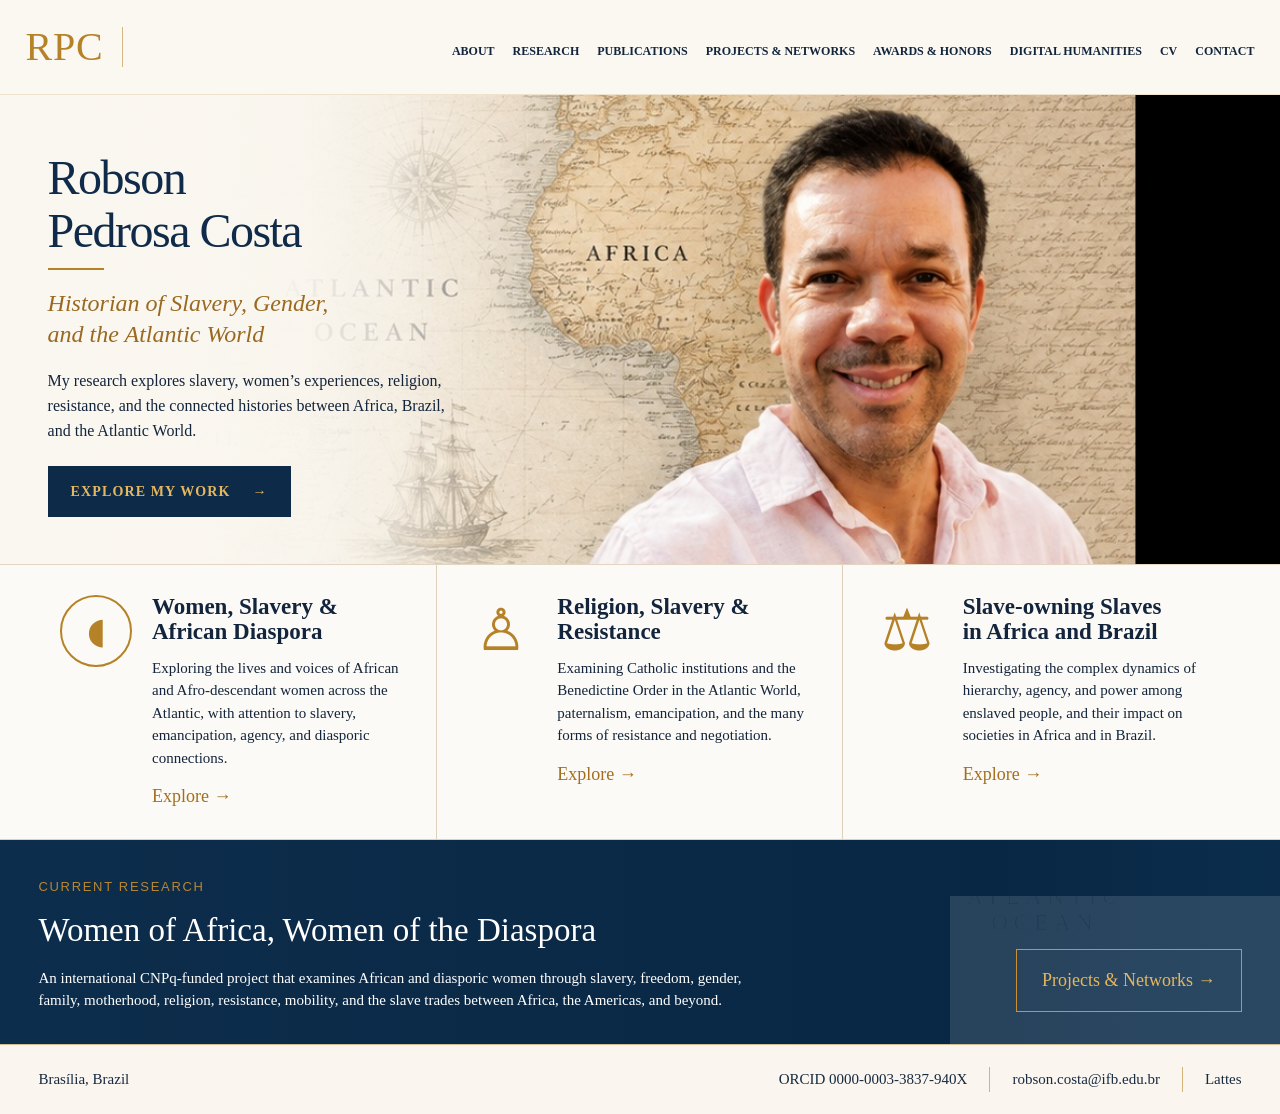
==== commit 2fc995e7: "Add files via upload Update homepage to approved design v6. Updated homepage hero, Atlantic map and" ====
--- a/index.html
+++ b/index.html
@@ -21,10 +21,7 @@
       <p>My research explores slavery, women’s experiences, religion, resistance, and the connected histories between Africa, Brazil, and the Atlantic World.</p>
       <a class="btn btn-navy" href="research.html">Explore my work <span>→</span></a>
     </div>
-    <div class="approved-portrait-wrap">
-      <img class="approved-portrait" src="robson-photo.jpg" alt="Robson Pedrosa Costa">
-    </div>
-  </div>
+</div>
 </section>
 
 <section class="focus-strip approved-focus">
--- a/styles.css
+++ b/styles.css
@@ -303,3 +303,173 @@
   .approved-focus .focus-card{grid-template-columns:68px 1fr}
   .approved-feature .feature-row{align-items:flex-start}
 }
+
+
+/* =========================================================
+   FINAL APPROVED HOME — V6
+   Exact map+portrait crop from the user-approved prototype.
+   ========================================================= */
+.site-header{position:sticky;top:0;z-index:100;background:#fbf8f2;}
+.header-inner{
+  width:min(1680px,96vw);
+  max-width:none;
+  min-height:94px;
+  display:flex;
+  align-items:center;
+  gap:28px;
+}
+.brand-rpc-only{flex:0 0 auto;}
+.brand-rpc-only .monogram{
+  color:#b68228;
+  font-size:44px;
+  line-height:1;
+  padding-right:22px;
+  border-right:1px solid rgba(182,130,40,.55);
+}
+.nav{
+  margin-left:auto;
+  display:flex;
+  align-items:center;
+  justify-content:flex-end;
+  flex-wrap:nowrap!important;
+  white-space:nowrap;
+  gap:26px;
+  font-family:var(--serif);
+  font-size:13px;
+  font-weight:600;
+  letter-spacing:0;
+  text-transform:uppercase;
+}
+.nav a{
+  display:inline-block;
+  white-space:nowrap!important;
+  word-break:normal!important;
+  overflow-wrap:normal!important;
+  line-height:1;
+  padding:38px 0 31px;
+}
+
+.approved-hero{
+  position:relative;
+  height:470px;
+  min-height:470px;
+  overflow:hidden;
+  background:#f0e7d7;
+}
+.approved-hero-map{
+  position:absolute;
+  inset:0;
+  background-image:url('approved-hero-reference.jpg');
+  background-repeat:no-repeat;
+  background-size:cover;
+  background-position:center center;
+  transform:none!important;
+  filter:none!important;
+}
+.approved-hero-wash{
+  position:absolute;
+  inset:0;
+  background:
+    linear-gradient(90deg,
+      rgba(250,247,240,1) 0%,
+      rgba(250,247,240,.995) 15%,
+      rgba(250,247,240,.96) 24%,
+      rgba(250,247,240,.78) 31%,
+      rgba(250,247,240,.33) 40%,
+      rgba(250,247,240,.04) 49%,
+      rgba(250,247,240,0) 56%);
+}
+.approved-hero-inner{
+  width:min(1680px,96vw);
+  max-width:none;
+  height:100%;
+  margin:0 auto;
+  position:relative;
+  z-index:3;
+}
+.approved-copy{
+  position:absolute;
+  left:0;
+  top:0;
+  width:35%;
+  height:100%;
+  padding:42px 0 30px 22px;
+  display:flex;
+  flex-direction:column;
+  justify-content:center;
+  z-index:5;
+}
+.approved-copy h1{
+  margin:0 0 14px;
+  color:#102b49;
+  font-weight:500;
+  line-height:.98;
+  letter-spacing:-.02em;
+  text-transform:none;
+}
+.approved-copy h1 span{
+  display:block;
+  font-size:48px;
+}
+.approved-copy h1 span + span{margin-top:6px;}
+.approved-copy .rule{
+  width:56px;height:2px;margin:0 0 18px;background:#b68228;
+}
+.approved-copy h2{
+  font-size:24px;
+  line-height:1.28;
+  color:#9a6921;
+  margin:0 0 20px;
+}
+.approved-copy p{
+  font-size:16px;
+  line-height:1.55;
+  max-width:420px;
+  margin:0 0 22px;
+}
+.btn-navy{width:max-content;padding:13px 22px;}
+
+.approved-focus .focus-grid{width:min(1460px,95vw);max-width:none;}
+.approved-focus .focus-card{
+  min-height:230px;
+  grid-template-columns:74px 1fr;
+  gap:18px;
+  padding:30px 28px 28px;
+}
+.approved-focus .focus-card h3{
+  font-size:23px;
+  line-height:1.08;
+  margin-bottom:12px;
+}
+.approved-focus .focus-card p{
+  font-size:15px;
+  line-height:1.5;
+}
+
+.approved-feature{padding:36px 0 32px;}
+.approved-feature .feature-row{width:min(1460px,94vw);max-width:none;}
+.approved-feature h2{font-size:33px;margin:5px 0 8px;}
+.approved-feature p{font-size:15px;line-height:1.5;}
+
+.site-footer .container{width:min(1460px,94vw);max-width:none;}
+
+@media (max-width:1400px){
+  .header-inner{gap:20px}
+  .nav{gap:18px;font-size:12px}
+  .brand-rpc-only .monogram{font-size:40px;padding-right:18px}
+}
+@media (max-width:1150px){
+  .nav{gap:14px;font-size:11px}
+  .approved-copy{width:42%}
+  .approved-copy h1 span{font-size:44px}
+}
+@media (max-width:760px){
+  .approved-hero{height:auto;min-height:720px}
+  .approved-hero-map{background-position:60% center}
+  .approved-copy{
+    width:100%;
+    position:relative;
+    padding:48px 6vw 36px;
+  }
+  .approved-copy h1 span{font-size:43px}
+}
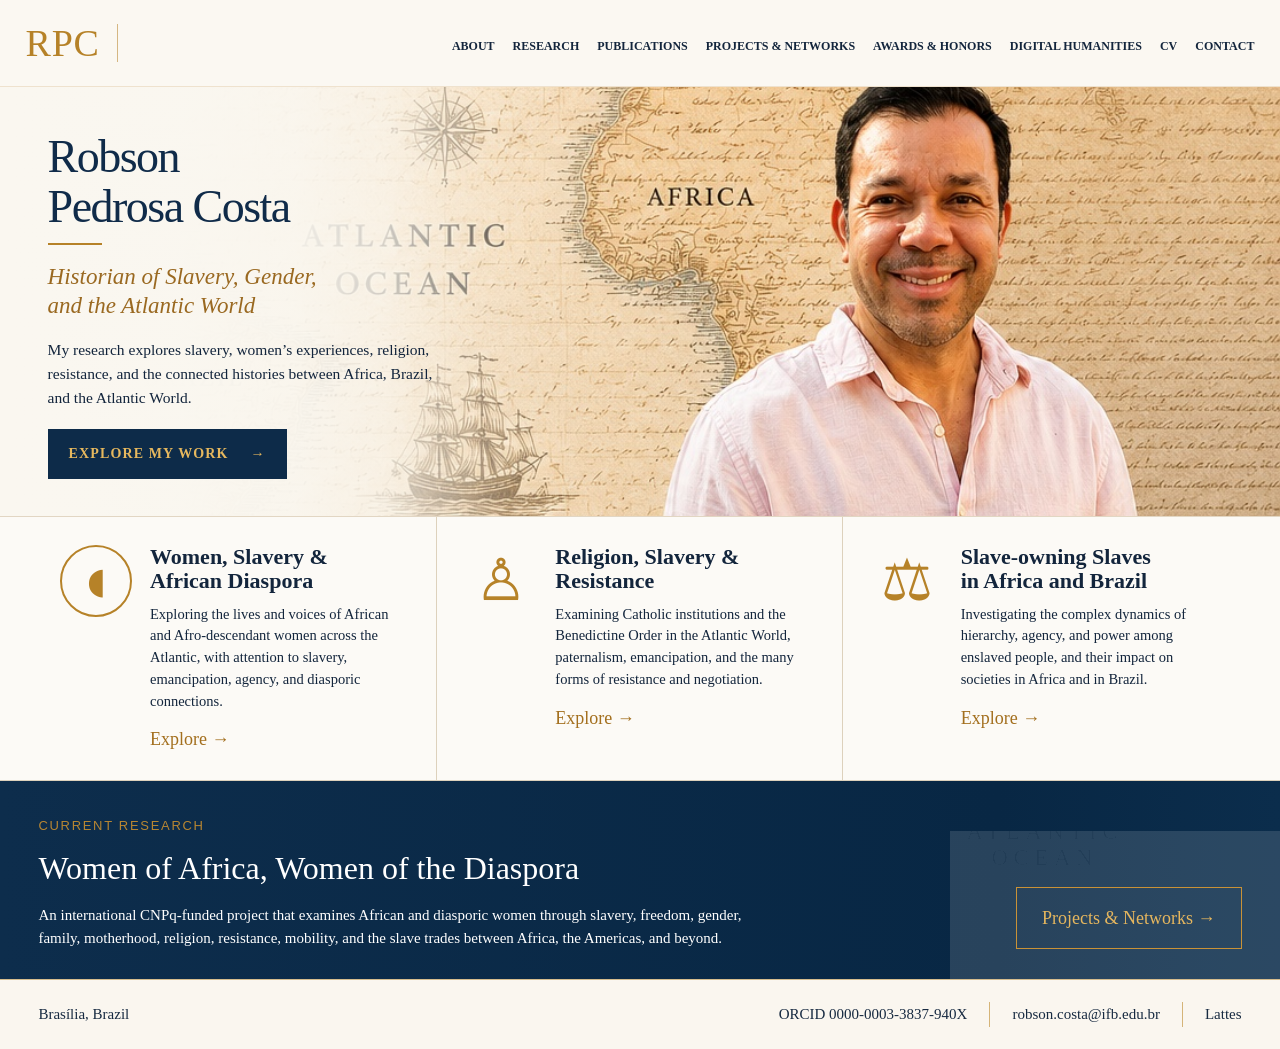
==== commit ab61cf07: "Add files via upload Update website to final approved design v7" ====
--- a/index.html
+++ b/index.html
@@ -5,7 +5,7 @@
 <meta name="viewport" content="width=device-width,initial-scale=1">
 <title>Robson Pedrosa Costa | Historian of Slavery, Gender, and the Atlantic World</title>
 <meta name="description" content="Academic website of historian Robson Pedrosa Costa. Research on slavery, gender, women, religion, resistance, Africa, Brazil, and the Atlantic World.">
-<link rel="stylesheet" href="styles.css">
+<link rel="stylesheet" href="styles.css?v=7">
 </head>
 <body>
 <header class="site-header"><div class="container header-inner"><a class="brand brand-rpc-only" href="index.html" aria-label="Robson Pedrosa Costa — Home"><span class="monogram">RPC</span></a><button class="menu-btn" aria-label="Menu">Menu</button><nav class="nav"><a href="about.html">About</a><a href="research.html">Research</a><a href="publications.html">Publications</a><a href="projects.html">Projects &amp; Networks</a><a href="awards.html">Awards &amp; Honors</a><a href="digital-humanities.html">Digital Humanities</a><a href="cv.html">CV</a><a href="contact.html">Contact</a></nav></div></header>
@@ -65,6 +65,6 @@
 </section>
 </main>
 <footer class="site-footer"><div class="container footer-inner"><div>Brasília, Brazil</div><div class="footer-links"><a href="https://orcid.org/0000-0003-3837-940X" target="_blank" rel="noopener">ORCID 0000-0003-3837-940X</a><a href="mailto:robson.costa@ifb.edu.br">robson.costa@ifb.edu.br</a><a href="http://lattes.cnpq.br/6375934645076409" target="_blank" rel="noopener">Lattes</a></div></div></footer>
-<script src="main.js"></script>
+<script src="main.js?v=7"></script>
 </body>
 </html>
--- a/styles.css
+++ b/styles.css
@@ -473,3 +473,40 @@
   }
   .approved-copy h1 span{font-size:43px}
 }
+
+/* FINAL USER-APPROVED DESIGN — V7 */
+.site-header{position:sticky;top:0;z-index:100;background:#fbf8f2;border-bottom:1px solid rgba(182,130,40,.18);}
+.header-inner{width:min(1720px,96vw);max-width:none;min-height:86px;display:flex;align-items:center;gap:26px;}
+.brand-rpc-only{flex:0 0 auto}
+.brand-rpc-only .monogram{color:#b68228;font-size:42px;line-height:1;padding-right:22px;border-right:1px solid rgba(182,130,40,.55);}
+.nav{margin-left:auto;display:flex;align-items:center;justify-content:flex-end;flex-wrap:nowrap!important;white-space:nowrap!important;gap:25px;font-family:var(--serif);font-size:13px;font-weight:600;letter-spacing:0;text-transform:uppercase;}
+.nav a{display:inline-block;white-space:nowrap!important;word-break:normal!important;overflow-wrap:normal!important;line-height:1!important;padding:34px 0 28px;}
+
+.approved-hero{position:relative;height:430px;min-height:430px;overflow:hidden;background:#f2e9db;}
+.approved-hero-map{position:absolute;inset:0;background-image:url('approved-hero-v7.jpg');background-repeat:no-repeat;background-size:cover;background-position:center center;transform:none!important;filter:none!important;}
+.approved-hero-wash{position:absolute;inset:0;background:linear-gradient(90deg,rgba(250,247,240,1) 0%,rgba(250,247,240,.998) 14%,rgba(250,247,240,.96) 23%,rgba(250,247,240,.82) 30%,rgba(250,247,240,.40) 38%,rgba(250,247,240,.10) 46%,rgba(250,247,240,0) 55%);}
+.approved-hero-inner{width:min(1720px,96vw);max-width:none;height:100%;margin:0 auto;position:relative;z-index:3;}
+.approved-copy{position:absolute;left:0;top:0;width:36%;height:100%;padding:38px 0 28px 22px;display:flex;flex-direction:column;justify-content:center;z-index:5;}
+.approved-copy h1{margin:0 0 13px;color:#102b49;font-weight:500;line-height:.98;letter-spacing:-.02em;text-transform:none;}
+.approved-copy h1 span{display:block;font-size:46px;}
+.approved-copy h1 span + span{margin-top:5px}
+.approved-copy .rule{width:54px;height:2px;margin:0 0 17px;background:#b68228;}
+.approved-copy h2{font-size:23px;line-height:1.28;color:#9a6921;margin:0 0 18px;}
+.approved-copy p{font-size:15.5px;line-height:1.52;max-width:410px;margin:0 0 20px;}
+.btn-navy{width:max-content;padding:12px 20px;}
+
+.approved-focus .focus-grid{width:min(1480px,95vw);max-width:none;}
+.approved-focus .focus-card{min-height:220px;grid-template-columns:72px 1fr;gap:18px;padding:28px 28px 26px;}
+.approved-focus .focus-card h3{font-size:22px;line-height:1.08;margin-bottom:11px;}
+.approved-focus .focus-card p{font-size:14.5px;line-height:1.5;}
+
+.approved-feature{padding:34px 0 30px;}
+.approved-feature .feature-row{width:min(1480px,94vw);max-width:none;}
+.approved-feature h2{font-size:32px;margin:5px 0 8px;}
+.approved-feature p{font-size:15px;line-height:1.5;}
+.site-footer .container{width:min(1480px,94vw);max-width:none;}
+.narrow-section{width:min(920px,92vw);margin:0 auto;}
+
+@media (max-width:1450px){.nav{gap:18px;font-size:12px}.brand-rpc-only .monogram{font-size:38px;padding-right:17px}}
+@media (max-width:1180px){.nav{gap:13px;font-size:10.5px}.approved-copy{width:42%}.approved-copy h1 span{font-size:42px}}
+@media (max-width:760px){.approved-hero{height:auto;min-height:700px}.approved-hero-map{background-position:62% center}.approved-copy{width:100%;position:relative;padding:46px 6vw 36px}.approved-copy h1 span{font-size:42px}}
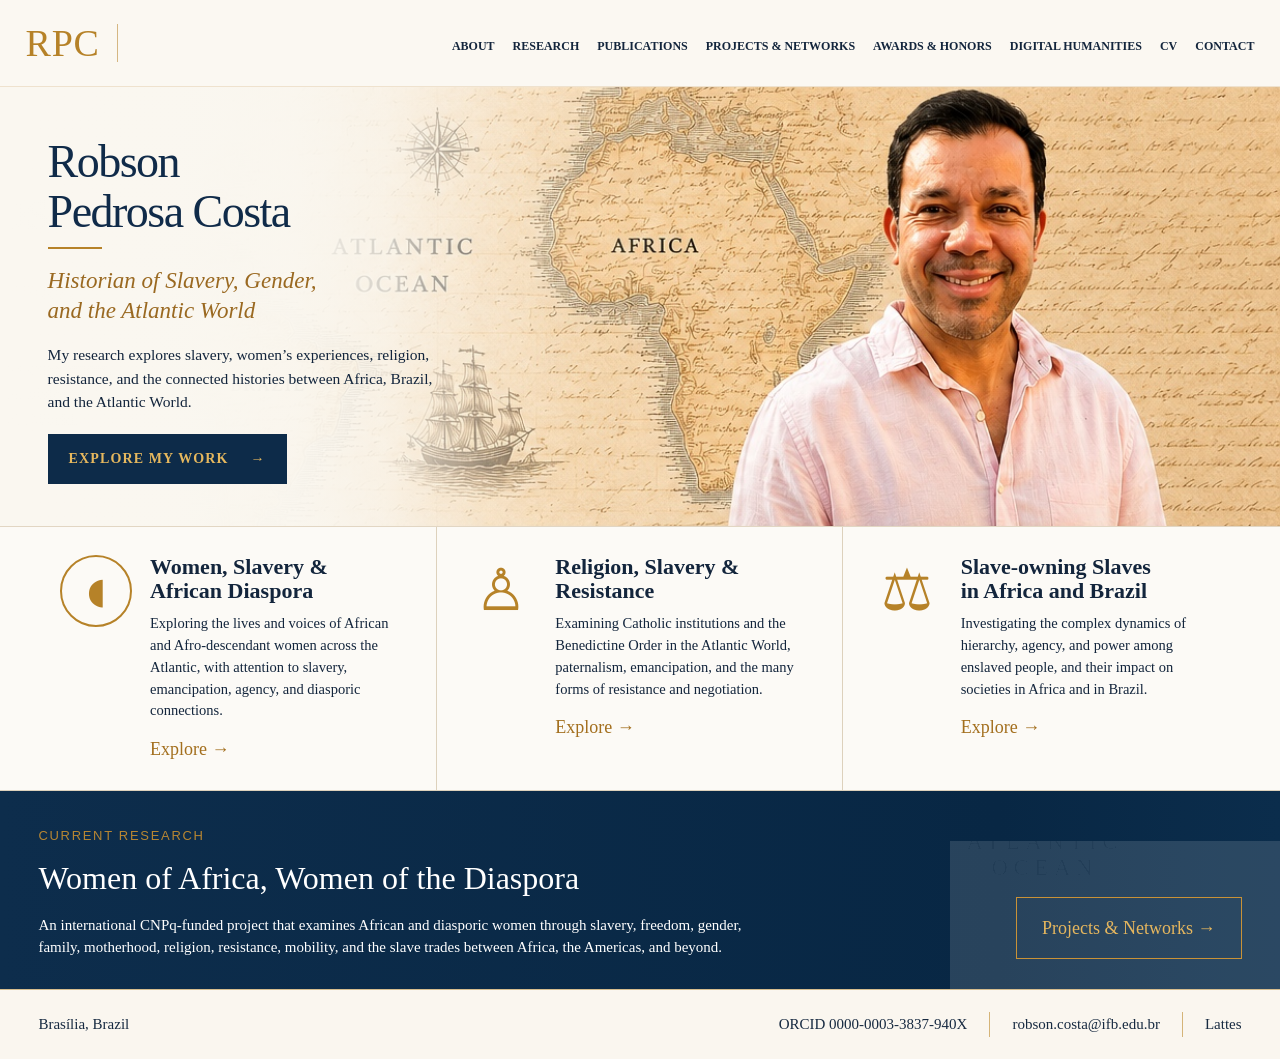
==== commit f5e992d3: "Add files via upload Fix homepage map framing v8" ====
--- a/index.html
+++ b/index.html
@@ -5,7 +5,7 @@
 <meta name="viewport" content="width=device-width,initial-scale=1">
 <title>Robson Pedrosa Costa | Historian of Slavery, Gender, and the Atlantic World</title>
 <meta name="description" content="Academic website of historian Robson Pedrosa Costa. Research on slavery, gender, women, religion, resistance, Africa, Brazil, and the Atlantic World.">
-<link rel="stylesheet" href="styles.css?v=7">
+<link rel="stylesheet" href="styles.css?v=8">
 </head>
 <body>
 <header class="site-header"><div class="container header-inner"><a class="brand brand-rpc-only" href="index.html" aria-label="Robson Pedrosa Costa — Home"><span class="monogram">RPC</span></a><button class="menu-btn" aria-label="Menu">Menu</button><nav class="nav"><a href="about.html">About</a><a href="research.html">Research</a><a href="publications.html">Publications</a><a href="projects.html">Projects &amp; Networks</a><a href="awards.html">Awards &amp; Honors</a><a href="digital-humanities.html">Digital Humanities</a><a href="cv.html">CV</a><a href="contact.html">Contact</a></nav></div></header>
@@ -65,6 +65,6 @@
 </section>
 </main>
 <footer class="site-footer"><div class="container footer-inner"><div>Brasília, Brazil</div><div class="footer-links"><a href="https://orcid.org/0000-0003-3837-940X" target="_blank" rel="noopener">ORCID 0000-0003-3837-940X</a><a href="mailto:robson.costa@ifb.edu.br">robson.costa@ifb.edu.br</a><a href="http://lattes.cnpq.br/6375934645076409" target="_blank" rel="noopener">Lattes</a></div></div></footer>
-<script src="main.js?v=7"></script>
+<script src="main.js?v=8"></script>
 </body>
 </html>
--- a/styles.css
+++ b/styles.css
@@ -510,3 +510,32 @@
 @media (max-width:1450px){.nav{gap:18px;font-size:12px}.brand-rpc-only .monogram{font-size:38px;padding-right:17px}}
 @media (max-width:1180px){.nav{gap:13px;font-size:10.5px}.approved-copy{width:42%}.approved-copy h1 span{font-size:42px}}
 @media (max-width:760px){.approved-hero{height:auto;min-height:700px}.approved-hero-map{background-position:62% center}.approved-copy{width:100%;position:relative;padding:46px 6vw 36px}.approved-copy h1 span{font-size:42px}}
+
+
+/* =========================================================
+   V8 — HERO CROPPING FIX ONLY
+   Preserve Brazil + Atlantic + Africa + portrait.
+   ========================================================= */
+
+.approved-hero-map{
+  background-image:url('approved-hero-v8.jpg') !important;
+  background-size:cover !important;
+  background-position:center center !important;
+}
+
+/* Keep the hero at the approved desktop proportion so "cover"
+   does not zoom into Africa on wide screens. */
+@media (min-width:761px){
+  .approved-hero{
+    height:auto !important;
+    min-height:0 !important;
+    aspect-ratio: 2.91 / 1;
+  }
+}
+
+/* On very wide screens, cap the visual height to avoid vertical zoom. */
+@media (min-width:1700px){
+  .approved-hero{
+    aspect-ratio: 2.95 / 1;
+  }
+}
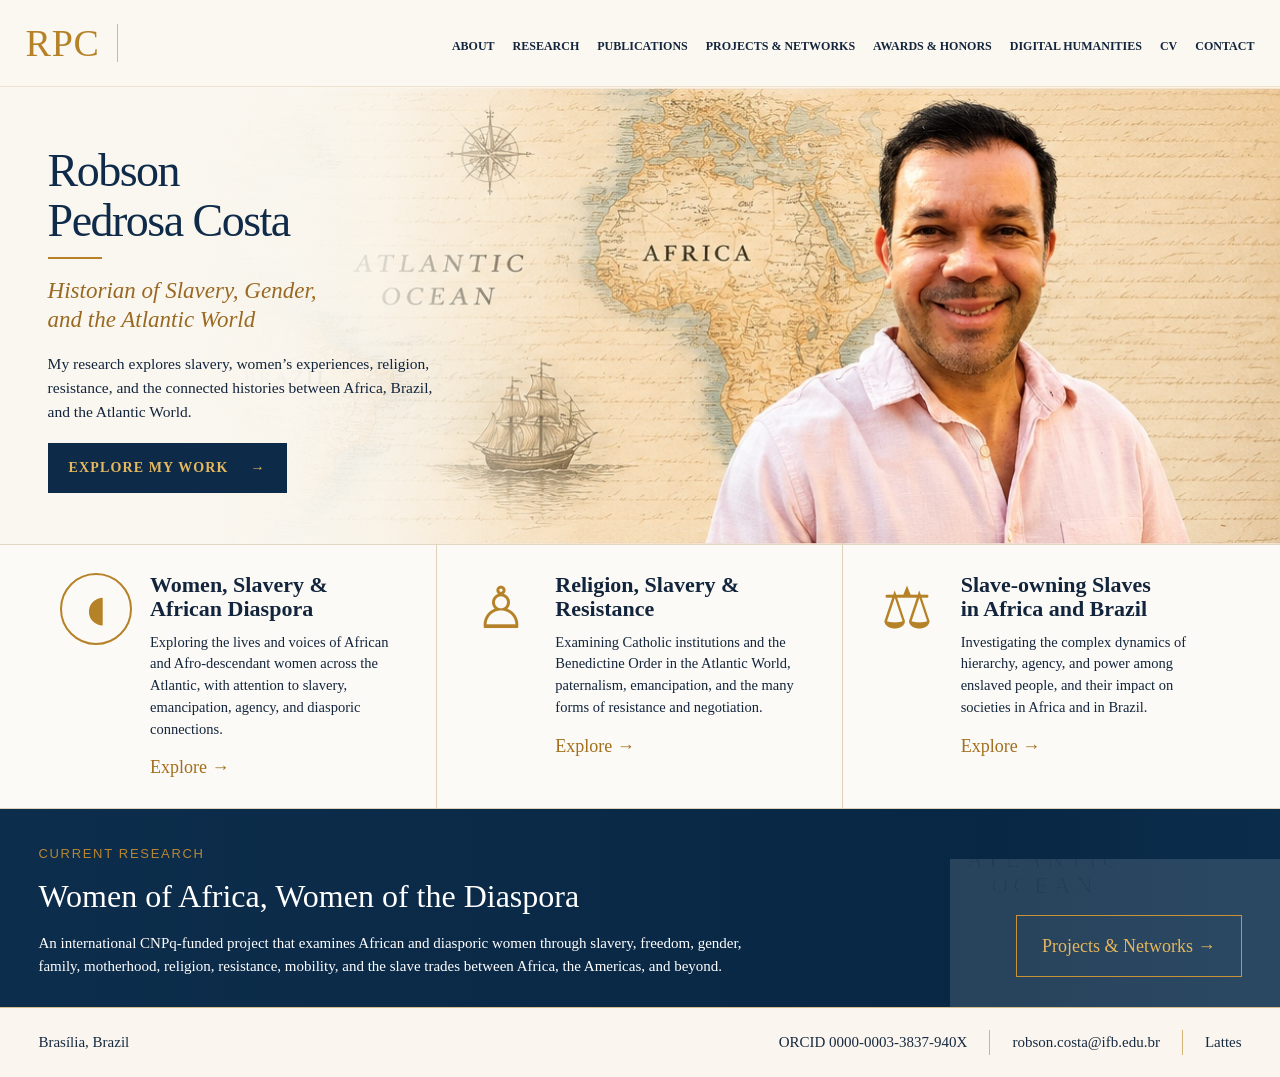
==== commit 5e5b7cec: "Add files via upload Fix Atlantic map framing – final v9" ====
--- a/index.html
+++ b/index.html
@@ -5,7 +5,7 @@
 <meta name="viewport" content="width=device-width,initial-scale=1">
 <title>Robson Pedrosa Costa | Historian of Slavery, Gender, and the Atlantic World</title>
 <meta name="description" content="Academic website of historian Robson Pedrosa Costa. Research on slavery, gender, women, religion, resistance, Africa, Brazil, and the Atlantic World.">
-<link rel="stylesheet" href="styles.css?v=8">
+<link rel="stylesheet" href="styles.css?v=9">
 </head>
 <body>
 <header class="site-header"><div class="container header-inner"><a class="brand brand-rpc-only" href="index.html" aria-label="Robson Pedrosa Costa — Home"><span class="monogram">RPC</span></a><button class="menu-btn" aria-label="Menu">Menu</button><nav class="nav"><a href="about.html">About</a><a href="research.html">Research</a><a href="publications.html">Publications</a><a href="projects.html">Projects &amp; Networks</a><a href="awards.html">Awards &amp; Honors</a><a href="digital-humanities.html">Digital Humanities</a><a href="cv.html">CV</a><a href="contact.html">Contact</a></nav></div></header>
@@ -65,6 +65,6 @@
 </section>
 </main>
 <footer class="site-footer"><div class="container footer-inner"><div>Brasília, Brazil</div><div class="footer-links"><a href="https://orcid.org/0000-0003-3837-940X" target="_blank" rel="noopener">ORCID 0000-0003-3837-940X</a><a href="mailto:robson.costa@ifb.edu.br">robson.costa@ifb.edu.br</a><a href="http://lattes.cnpq.br/6375934645076409" target="_blank" rel="noopener">Lattes</a></div></div></footer>
-<script src="main.js?v=8"></script>
+<script src="main.js?v=9"></script>
 </body>
 </html>
--- a/styles.css
+++ b/styles.css
@@ -539,3 +539,8 @@
     aspect-ratio: 2.95 / 1;
   }
 }
+
+/* V9: keep complete approved Atlantic composition; never crop Brazil with cover */
+.approved-hero{height:458px!important;min-height:458px!important;aspect-ratio:auto!important;background:#f7f0e4!important}
+.approved-hero-map{background-image:url('approved-hero-v9.jpg')!important;background-size:100% 100%!important;background-position:center!important;background-repeat:no-repeat!important;transform:none!important;filter:none!important}
+@media(max-width:760px){.approved-hero{height:700px!important;min-height:700px!important}.approved-hero-map{background-size:auto 100%!important;background-position:center!important}}
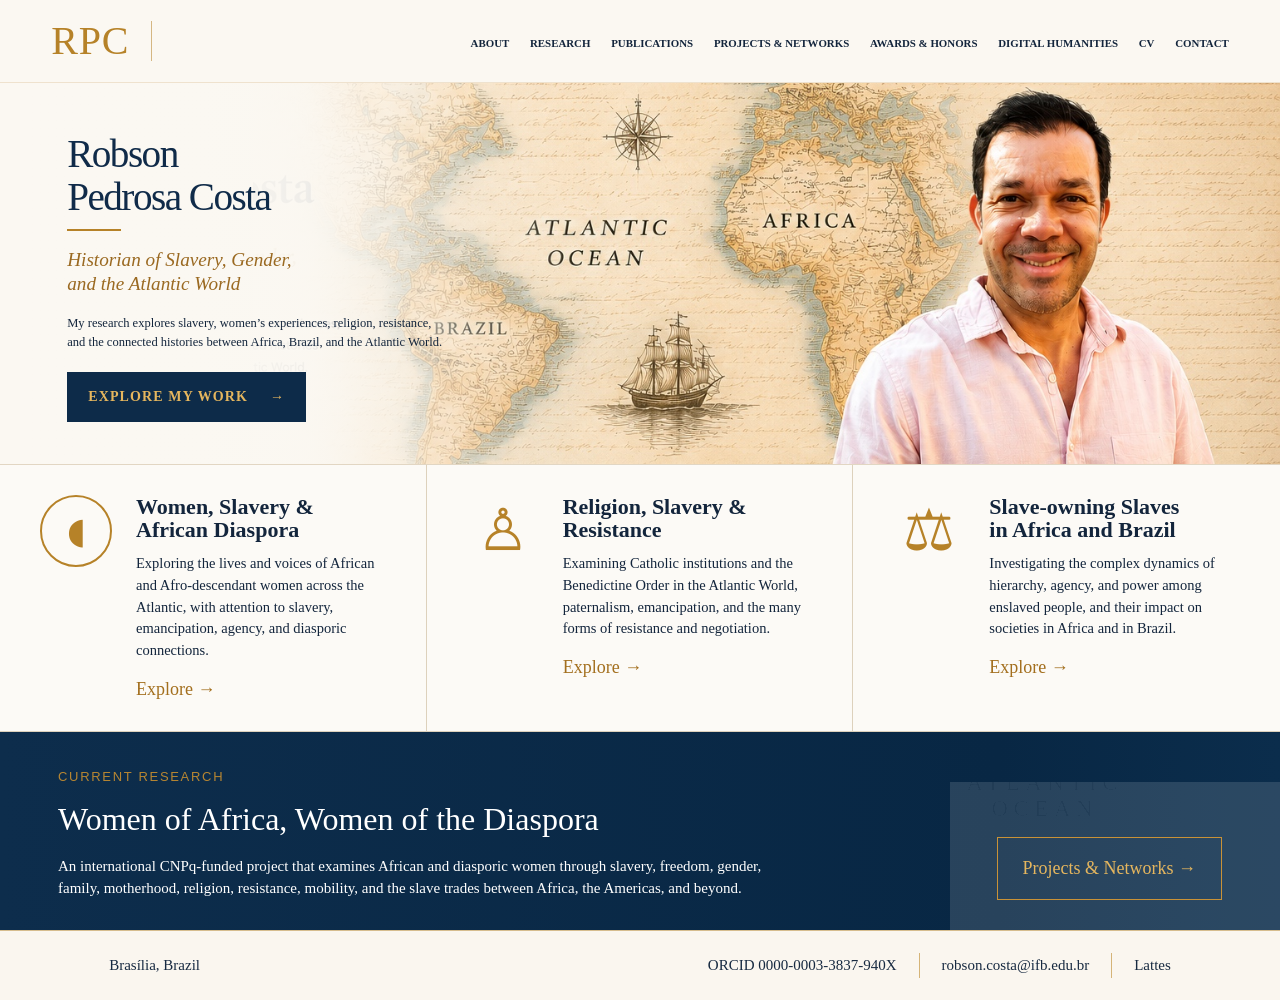
==== commit 834505bf: "Add files via upload Lock approved homepage layout v10" ====
--- a/index.html
+++ b/index.html
@@ -5,14 +5,34 @@
 <meta name="viewport" content="width=device-width,initial-scale=1">
 <title>Robson Pedrosa Costa | Historian of Slavery, Gender, and the Atlantic World</title>
 <meta name="description" content="Academic website of historian Robson Pedrosa Costa. Research on slavery, gender, women, religion, resistance, Africa, Brazil, and the Atlantic World.">
-<link rel="stylesheet" href="styles.css?v=9">
+<link rel="stylesheet" href="styles.css?v=10">
 </head>
 <body>
-<header class="site-header"><div class="container header-inner"><a class="brand brand-rpc-only" href="index.html" aria-label="Robson Pedrosa Costa — Home"><span class="monogram">RPC</span></a><button class="menu-btn" aria-label="Menu">Menu</button><nav class="nav"><a href="about.html">About</a><a href="research.html">Research</a><a href="publications.html">Publications</a><a href="projects.html">Projects &amp; Networks</a><a href="awards.html">Awards &amp; Honors</a><a href="digital-humanities.html">Digital Humanities</a><a href="cv.html">CV</a><a href="contact.html">Contact</a></nav></div></header>
+<header class="site-header">
+  <div class="container header-inner">
+    <a class="brand brand-rpc-only" href="index.html" aria-label="Robson Pedrosa Costa — Home">
+      <span class="monogram">RPC</span>
+    </a>
+    <button class="menu-btn" aria-label="Menu">Menu</button>
+    <nav class="nav">
+      <a href="about.html">About</a>
+      <a href="research.html">Research</a>
+      <a href="publications.html">Publications</a>
+      <a href="projects.html">Projects &amp; Networks</a>
+      <a href="awards.html">Awards &amp; Honors</a>
+      <a href="digital-humanities.html">Digital Humanities</a>
+      <a href="cv.html">CV</a>
+      <a href="contact.html">Contact</a>
+    </nav>
+  </div>
+</header>
+
 <main>
-<section class="hero approved-hero">
-  <div class="approved-hero-map" aria-hidden="true"></div>
-  <div class="approved-hero-wash" aria-hidden="true"></div>
+<section class="hero approved-hero home-locked">
+  <div class="hero-visual-v10" aria-hidden="true">
+    <img src="hero-map-photo-v10.jpg" alt="">
+  </div>
+  <div class="hero-transition-v10" aria-hidden="true"></div>
   <div class="approved-hero-inner">
     <div class="hero-copy approved-copy">
       <h1><span>Robson</span><span>Pedrosa Costa</span></h1>
@@ -21,10 +41,10 @@
       <p>My research explores slavery, women’s experiences, religion, resistance, and the connected histories between Africa, Brazil, and the Atlantic World.</p>
       <a class="btn btn-navy" href="research.html">Explore my work <span>→</span></a>
     </div>
-</div>
+  </div>
 </section>
 
-<section class="focus-strip approved-focus">
+<section class="focus-strip approved-focus home-section-locked">
   <div class="container focus-grid">
     <article class="focus-card">
       <div class="research-symbol symbol-women" aria-hidden="true">◖</div>
@@ -53,7 +73,7 @@
   </div>
 </section>
 
-<section class="feature-band approved-feature">
+<section class="feature-band approved-feature home-section-locked">
   <div class="container feature-row">
     <div>
       <div class="eyebrow">Current research</div>
@@ -64,7 +84,17 @@
   </div>
 </section>
 </main>
-<footer class="site-footer"><div class="container footer-inner"><div>Brasília, Brazil</div><div class="footer-links"><a href="https://orcid.org/0000-0003-3837-940X" target="_blank" rel="noopener">ORCID 0000-0003-3837-940X</a><a href="mailto:robson.costa@ifb.edu.br">robson.costa@ifb.edu.br</a><a href="http://lattes.cnpq.br/6375934645076409" target="_blank" rel="noopener">Lattes</a></div></div></footer>
-<script src="main.js?v=9"></script>
+
+<footer class="site-footer">
+  <div class="container footer-inner">
+    <div>Brasília, Brazil</div>
+    <div class="footer-links">
+      <a href="https://orcid.org/0000-0003-3837-940X" target="_blank" rel="noopener">ORCID 0000-0003-3837-940X</a>
+      <a href="mailto:robson.costa@ifb.edu.br">robson.costa@ifb.edu.br</a>
+      <a href="http://lattes.cnpq.br/6375934645076409" target="_blank" rel="noopener">Lattes</a>
+    </div>
+  </div>
+</footer>
+<script src="main.js?v=10"></script>
 </body>
 </html>
--- a/styles.css
+++ b/styles.css
@@ -306,241 +306,270 @@
 
 
 /* =========================================================
-   FINAL APPROVED HOME — V6
-   Exact map+portrait crop from the user-approved prototype.
+   V10 — APPROVED LAYOUT LOCK
+   DO NOT CHANGE THIS BLOCK UNLESS THE APPROVED REFERENCE CHANGES.
+   Reference file: LAYOUT_REFERENCE_APPROVED.png
    ========================================================= */
-.site-header{position:sticky;top:0;z-index:100;background:#fbf8f2;}
+
+:root{
+  --lock-page-width:1536px;
+  --lock-hero-h:458px;
+  --lock-visual-w:1236px;
+  --lock-gold:#b68228;
+  --lock-navy:#0d2b49;
+  --lock-cream:#fbf8f2;
+}
+
+/* Keep the desktop composition from stretching beyond the approved reference. */
+.site-header,
+.approved-hero,
+.home-section-locked,
+.site-footer{
+  width:100%;
+}
+
+.header-inner,
+.approved-hero-inner,
+.approved-focus .focus-grid,
+.approved-feature .feature-row,
+.site-footer .container{
+  max-width:var(--lock-page-width) !important;
+  margin-left:auto !important;
+  margin-right:auto !important;
+}
+
+/* HEADER */
+.site-header{
+  background:var(--lock-cream) !important;
+  border-bottom:1px solid rgba(182,130,40,.18) !important;
+}
 .header-inner{
-  width:min(1680px,96vw);
-  max-width:none;
-  min-height:94px;
-  display:flex;
-  align-items:center;
-  gap:28px;
-}
-.brand-rpc-only{flex:0 0 auto;}
+  min-height:82px !important;
+  display:flex !important;
+  align-items:center !important;
+  gap:24px !important;
+}
+.brand-rpc-only{
+  flex:0 0 auto !important;
+}
 .brand-rpc-only .monogram{
-  color:#b68228;
-  font-size:44px;
-  line-height:1;
-  padding-right:22px;
-  border-right:1px solid rgba(182,130,40,.55);
+  color:var(--lock-gold) !important;
+  font-size:40px !important;
+  line-height:1 !important;
+  padding-right:22px !important;
+  border-right:1px solid rgba(182,130,40,.55) !important;
 }
 .nav{
-  margin-left:auto;
-  display:flex;
-  align-items:center;
-  justify-content:flex-end;
-  flex-wrap:nowrap!important;
-  white-space:nowrap;
-  gap:26px;
-  font-family:var(--serif);
-  font-size:13px;
-  font-weight:600;
-  letter-spacing:0;
-  text-transform:uppercase;
+  margin-left:auto !important;
+  display:flex !important;
+  align-items:center !important;
+  justify-content:flex-end !important;
+  flex-wrap:nowrap !important;
+  white-space:nowrap !important;
+  gap:25px !important;
+  font-family:var(--serif) !important;
+  font-size:13px !important;
+  font-weight:600 !important;
+  text-transform:uppercase !important;
 }
 .nav a{
-  display:inline-block;
-  white-space:nowrap!important;
-  word-break:normal!important;
-  overflow-wrap:normal!important;
-  line-height:1;
-  padding:38px 0 31px;
-}
-
-.approved-hero{
-  position:relative;
-  height:470px;
-  min-height:470px;
-  overflow:hidden;
-  background:#f0e7d7;
-}
-.approved-hero-map{
-  position:absolute;
-  inset:0;
-  background-image:url('approved-hero-reference.jpg');
-  background-repeat:no-repeat;
-  background-size:cover;
-  background-position:center center;
-  transform:none!important;
-  filter:none!important;
-}
-.approved-hero-wash{
-  position:absolute;
-  inset:0;
-  background:
-    linear-gradient(90deg,
-      rgba(250,247,240,1) 0%,
-      rgba(250,247,240,.995) 15%,
-      rgba(250,247,240,.96) 24%,
-      rgba(250,247,240,.78) 31%,
-      rgba(250,247,240,.33) 40%,
-      rgba(250,247,240,.04) 49%,
-      rgba(250,247,240,0) 56%);
+  white-space:nowrap !important;
+  line-height:1 !important;
+  padding:32px 0 28px !important;
+}
+
+/* HERO — CRITICAL:
+   - image is a normal <img>, not a CSS background;
+   - width follows height, preserving intrinsic aspect ratio;
+   - no cover/fill/stretch commands are used.
+*/
+.approved-hero.home-locked{
+  position:relative !important;
+  max-width:var(--lock-page-width) !important;
+  margin:0 auto !important;
+  height:var(--lock-hero-h) !important;
+  min-height:var(--lock-hero-h) !important;
+  overflow:hidden !important;
+  background:#f3ebdf !important;
+}
+.hero-visual-v10{
+  position:absolute !important;
+  top:0 !important;
+  right:0 !important;
+  height:100% !important;
+  width:auto !important;
+  overflow:hidden !important;
+  z-index:1 !important;
+}
+.hero-visual-v10 img{
+  display:block !important;
+  height:100% !important;
+  width:auto !important;
+  max-width:none !important;
+  object-fit:contain !important;
+  object-position:right center !important;
+}
+.hero-transition-v10{
+  position:absolute !important;
+  inset:0 !important;
+  z-index:2 !important;
+  pointer-events:none !important;
+  background:linear-gradient(
+    90deg,
+    rgba(251,248,242,1) 0%,
+    rgba(251,248,242,.995) 16%,
+    rgba(251,248,242,.95) 24%,
+    rgba(251,248,242,.70) 31%,
+    rgba(251,248,242,.28) 38%,
+    rgba(251,248,242,.04) 45%,
+    rgba(251,248,242,0) 52%
+  ) !important;
 }
 .approved-hero-inner{
-  width:min(1680px,96vw);
-  max-width:none;
-  height:100%;
-  margin:0 auto;
-  position:relative;
-  z-index:3;
+  position:relative !important;
+  height:100% !important;
+  z-index:3 !important;
 }
 .approved-copy{
-  position:absolute;
-  left:0;
-  top:0;
-  width:35%;
-  height:100%;
-  padding:42px 0 30px 22px;
-  display:flex;
-  flex-direction:column;
-  justify-content:center;
-  z-index:5;
+  position:absolute !important;
+  left:0 !important;
+  top:0 !important;
+  width:34% !important;
+  height:100% !important;
+  padding:38px 0 28px 50px !important;
+  display:flex !important;
+  flex-direction:column !important;
+  justify-content:center !important;
 }
 .approved-copy h1{
-  margin:0 0 14px;
-  color:#102b49;
-  font-weight:500;
-  line-height:.98;
-  letter-spacing:-.02em;
-  text-transform:none;
+  margin:0 0 12px !important;
+  color:#102b49 !important;
+  font-weight:500 !important;
+  line-height:.98 !important;
+  letter-spacing:-.02em !important;
 }
 .approved-copy h1 span{
-  display:block;
-  font-size:48px;
-}
-.approved-copy h1 span + span{margin-top:6px;}
+  display:block !important;
+  font-size:47px !important;
+}
+.approved-copy h1 span + span{
+  margin-top:5px !important;
+}
 .approved-copy .rule{
-  width:56px;height:2px;margin:0 0 18px;background:#b68228;
+  width:54px !important;
+  height:2px !important;
+  margin:0 0 17px !important;
+  background:var(--lock-gold) !important;
 }
 .approved-copy h2{
-  font-size:24px;
-  line-height:1.28;
-  color:#9a6921;
-  margin:0 0 20px;
+  font-size:23px !important;
+  line-height:1.27 !important;
+  color:#9a6921 !important;
+  margin:0 0 18px !important;
 }
 .approved-copy p{
-  font-size:16px;
-  line-height:1.55;
-  max-width:420px;
-  margin:0 0 22px;
-}
-.btn-navy{width:max-content;padding:13px 22px;}
-
-.approved-focus .focus-grid{width:min(1460px,95vw);max-width:none;}
+  font-size:15px !important;
+  line-height:1.52 !important;
+  max-width:405px !important;
+  margin:0 0 20px !important;
+}
+.btn-navy{
+  width:max-content !important;
+  padding:12px 20px !important;
+  background:var(--lock-navy) !important;
+  color:#e5b65e !important;
+}
+
+/* THREE RESEARCH AREAS */
+.approved-focus .focus-grid{
+  width:100% !important;
+  display:grid !important;
+  grid-template-columns:repeat(3,1fr) !important;
+}
 .approved-focus .focus-card{
-  min-height:230px;
-  grid-template-columns:74px 1fr;
-  gap:18px;
-  padding:30px 28px 28px;
+  min-height:238px !important;
+  grid-template-columns:76px 1fr !important;
+  gap:20px !important;
+  padding:30px 40px 27px !important;
 }
 .approved-focus .focus-card h3{
-  font-size:23px;
-  line-height:1.08;
-  margin-bottom:12px;
+  font-size:22px !important;
+  line-height:1.08 !important;
+  margin-bottom:11px !important;
 }
 .approved-focus .focus-card p{
-  font-size:15px;
-  line-height:1.5;
-}
-
-.approved-feature{padding:36px 0 32px;}
-.approved-feature .feature-row{width:min(1460px,94vw);max-width:none;}
-.approved-feature h2{font-size:33px;margin:5px 0 8px;}
-.approved-feature p{font-size:15px;line-height:1.5;}
-
-.site-footer .container{width:min(1460px,94vw);max-width:none;}
-
-@media (max-width:1400px){
-  .header-inner{gap:20px}
-  .nav{gap:18px;font-size:12px}
-  .brand-rpc-only .monogram{font-size:40px;padding-right:18px}
-}
-@media (max-width:1150px){
-  .nav{gap:14px;font-size:11px}
-  .approved-copy{width:42%}
-  .approved-copy h1 span{font-size:44px}
-}
+  font-size:14.5px !important;
+  line-height:1.5 !important;
+}
+
+/* CURRENT RESEARCH */
+.approved-feature{
+  padding:34px 0 30px !important;
+}
+.approved-feature .feature-row{
+  width:100% !important;
+  padding-left:58px !important;
+  padding-right:58px !important;
+}
+.approved-feature h2{
+  font-size:32px !important;
+  margin:5px 0 8px !important;
+}
+.approved-feature p{
+  font-size:15px !important;
+  line-height:1.5 !important;
+}
+.site-footer .container{
+  padding-left:58px !important;
+  padding-right:58px !important;
+}
+
+/* Tablet/mobile can adapt, but desktop visual is locked above. */
+@media (max-width:1536px) and (min-width:761px){
+  .approved-hero.home-locked{
+    height:29.817708vw !important; /* 458/1536 */
+    min-height:29.817708vw !important;
+  }
+  .approved-copy{
+    padding-left:3.25vw !important;
+  }
+  .approved-copy h1 span{
+    font-size:3.06vw !important;
+  }
+  .approved-copy h2{
+    font-size:1.50vw !important;
+  }
+  .approved-copy p{
+    font-size:0.98vw !important;
+  }
+  .nav{
+    gap:1.62vw !important;
+    font-size:max(10px,.85vw) !important;
+  }
+}
+
 @media (max-width:760px){
-  .approved-hero{height:auto;min-height:720px}
-  .approved-hero-map{background-position:60% center}
+  .site-header{position:relative !important}
+  .approved-hero.home-locked{
+    height:auto !important;
+    min-height:720px !important;
+  }
+  .hero-visual-v10{
+    top:auto !important;
+    bottom:0 !important;
+    height:50% !important;
+    right:-12% !important;
+  }
+  .hero-transition-v10{
+    background:linear-gradient(180deg,rgba(251,248,242,1) 0%,rgba(251,248,242,.94) 48%,rgba(251,248,242,.20) 72%,rgba(251,248,242,0) 100%) !important;
+  }
   .approved-copy{
-    width:100%;
-    position:relative;
-    padding:48px 6vw 36px;
-  }
-  .approved-copy h1 span{font-size:43px}
-}
-
-/* FINAL USER-APPROVED DESIGN — V7 */
-.site-header{position:sticky;top:0;z-index:100;background:#fbf8f2;border-bottom:1px solid rgba(182,130,40,.18);}
-.header-inner{width:min(1720px,96vw);max-width:none;min-height:86px;display:flex;align-items:center;gap:26px;}
-.brand-rpc-only{flex:0 0 auto}
-.brand-rpc-only .monogram{color:#b68228;font-size:42px;line-height:1;padding-right:22px;border-right:1px solid rgba(182,130,40,.55);}
-.nav{margin-left:auto;display:flex;align-items:center;justify-content:flex-end;flex-wrap:nowrap!important;white-space:nowrap!important;gap:25px;font-family:var(--serif);font-size:13px;font-weight:600;letter-spacing:0;text-transform:uppercase;}
-.nav a{display:inline-block;white-space:nowrap!important;word-break:normal!important;overflow-wrap:normal!important;line-height:1!important;padding:34px 0 28px;}
-
-.approved-hero{position:relative;height:430px;min-height:430px;overflow:hidden;background:#f2e9db;}
-.approved-hero-map{position:absolute;inset:0;background-image:url('approved-hero-v7.jpg');background-repeat:no-repeat;background-size:cover;background-position:center center;transform:none!important;filter:none!important;}
-.approved-hero-wash{position:absolute;inset:0;background:linear-gradient(90deg,rgba(250,247,240,1) 0%,rgba(250,247,240,.998) 14%,rgba(250,247,240,.96) 23%,rgba(250,247,240,.82) 30%,rgba(250,247,240,.40) 38%,rgba(250,247,240,.10) 46%,rgba(250,247,240,0) 55%);}
-.approved-hero-inner{width:min(1720px,96vw);max-width:none;height:100%;margin:0 auto;position:relative;z-index:3;}
-.approved-copy{position:absolute;left:0;top:0;width:36%;height:100%;padding:38px 0 28px 22px;display:flex;flex-direction:column;justify-content:center;z-index:5;}
-.approved-copy h1{margin:0 0 13px;color:#102b49;font-weight:500;line-height:.98;letter-spacing:-.02em;text-transform:none;}
-.approved-copy h1 span{display:block;font-size:46px;}
-.approved-copy h1 span + span{margin-top:5px}
-.approved-copy .rule{width:54px;height:2px;margin:0 0 17px;background:#b68228;}
-.approved-copy h2{font-size:23px;line-height:1.28;color:#9a6921;margin:0 0 18px;}
-.approved-copy p{font-size:15.5px;line-height:1.52;max-width:410px;margin:0 0 20px;}
-.btn-navy{width:max-content;padding:12px 20px;}
-
-.approved-focus .focus-grid{width:min(1480px,95vw);max-width:none;}
-.approved-focus .focus-card{min-height:220px;grid-template-columns:72px 1fr;gap:18px;padding:28px 28px 26px;}
-.approved-focus .focus-card h3{font-size:22px;line-height:1.08;margin-bottom:11px;}
-.approved-focus .focus-card p{font-size:14.5px;line-height:1.5;}
-
-.approved-feature{padding:34px 0 30px;}
-.approved-feature .feature-row{width:min(1480px,94vw);max-width:none;}
-.approved-feature h2{font-size:32px;margin:5px 0 8px;}
-.approved-feature p{font-size:15px;line-height:1.5;}
-.site-footer .container{width:min(1480px,94vw);max-width:none;}
-.narrow-section{width:min(920px,92vw);margin:0 auto;}
-
-@media (max-width:1450px){.nav{gap:18px;font-size:12px}.brand-rpc-only .monogram{font-size:38px;padding-right:17px}}
-@media (max-width:1180px){.nav{gap:13px;font-size:10.5px}.approved-copy{width:42%}.approved-copy h1 span{font-size:42px}}
-@media (max-width:760px){.approved-hero{height:auto;min-height:700px}.approved-hero-map{background-position:62% center}.approved-copy{width:100%;position:relative;padding:46px 6vw 36px}.approved-copy h1 span{font-size:42px}}
-
-
-/* =========================================================
-   V8 — HERO CROPPING FIX ONLY
-   Preserve Brazil + Atlantic + Africa + portrait.
-   ========================================================= */
-
-.approved-hero-map{
-  background-image:url('approved-hero-v8.jpg') !important;
-  background-size:cover !important;
-  background-position:center center !important;
-}
-
-/* Keep the hero at the approved desktop proportion so "cover"
-   does not zoom into Africa on wide screens. */
-@media (min-width:761px){
-  .approved-hero{
+    position:relative !important;
+    width:100% !important;
     height:auto !important;
-    min-height:0 !important;
-    aspect-ratio: 2.91 / 1;
-  }
-}
-
-/* On very wide screens, cap the visual height to avoid vertical zoom. */
-@media (min-width:1700px){
-  .approved-hero{
-    aspect-ratio: 2.95 / 1;
-  }
-}
-
-/* V9: keep complete approved Atlantic composition; never crop Brazil with cover */
-.approved-hero{height:458px!important;min-height:458px!important;aspect-ratio:auto!important;background:#f7f0e4!important}
-.approved-hero-map{background-image:url('approved-hero-v9.jpg')!important;background-size:100% 100%!important;background-position:center!important;background-repeat:no-repeat!important;transform:none!important;filter:none!important}
-@media(max-width:760px){.approved-hero{height:700px!important;min-height:700px!important}.approved-hero-map{background-size:auto 100%!important;background-position:center!important}}
+    padding:48px 6vw 36px !important;
+  }
+  .approved-copy h1 span{font-size:42px !important}
+  .approved-copy h2{font-size:24px !important}
+  .approved-copy p{font-size:16px !important}
+}
